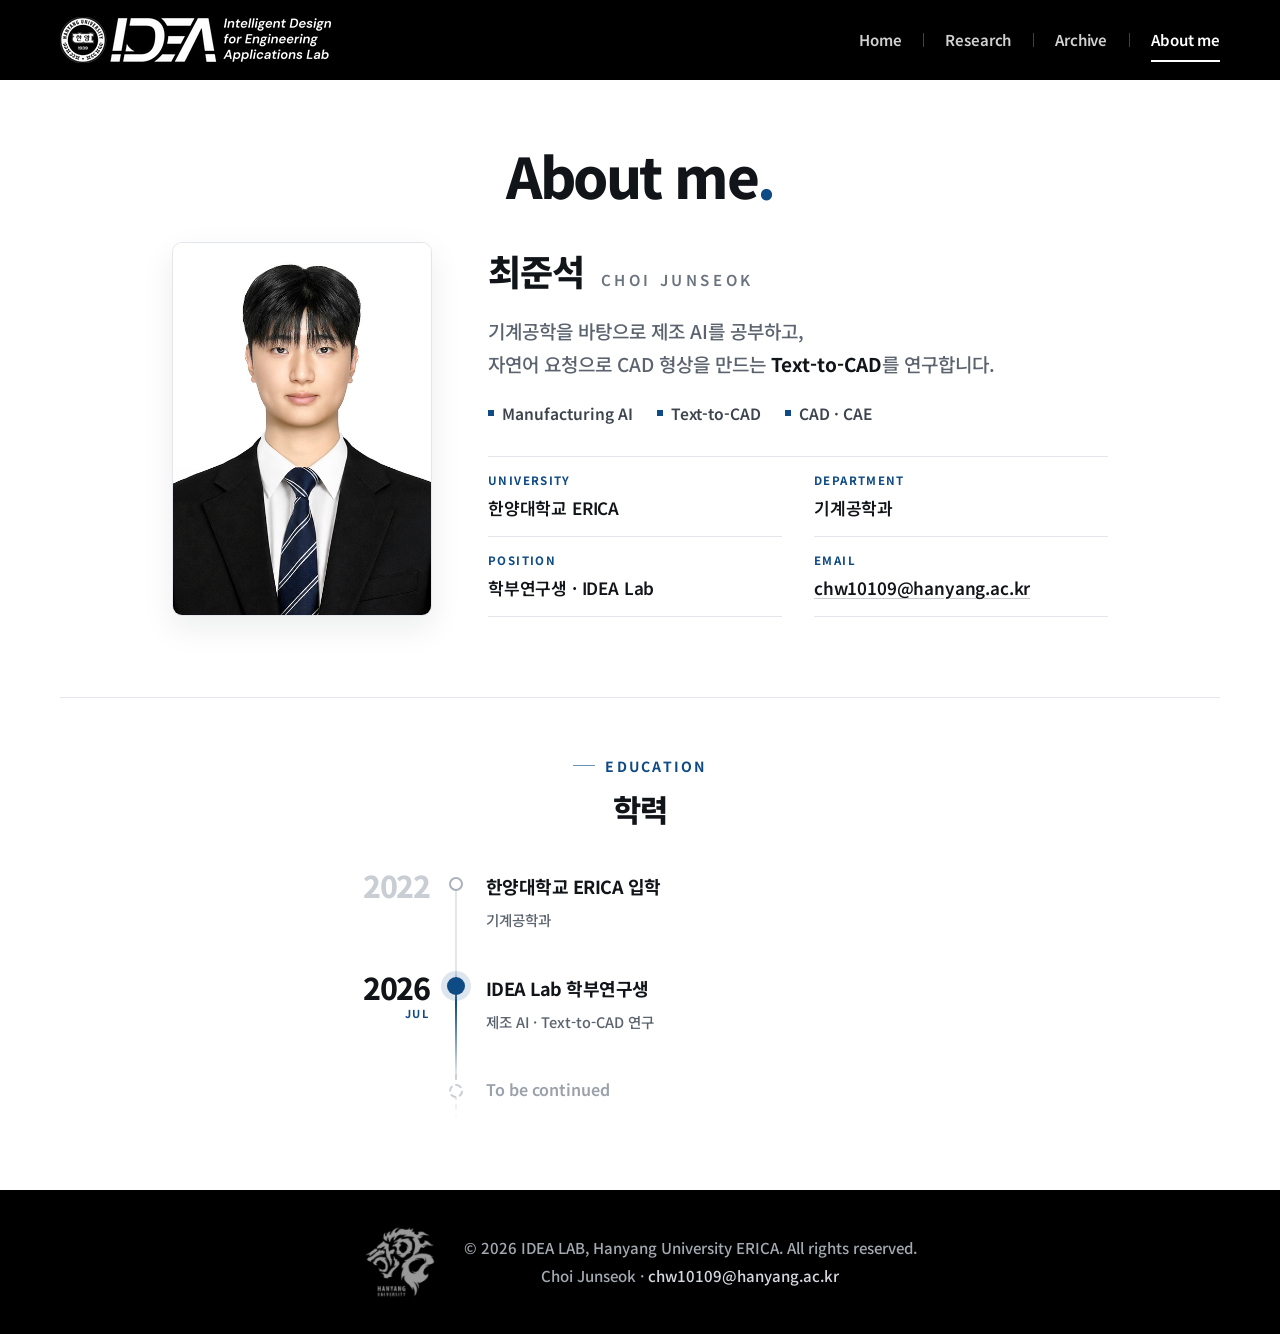
==== about/index.html @ ce956903 "Research flowchart pipeline, hero and alignment polish - Research: pipeline as a flowchart (request " ====
<!doctype html>
<html lang="ko">
<head>
  <meta charset="utf-8"><meta name="viewport" content="width=device-width, initial-scale=1">
  <title>About | 최준석</title>
  <meta name="description" content="한양대학교 ERICA 기계공학과 학부연구생 최준석 소개와 연구 연대기">
  <link rel="canonical" href="https://junseokchoi-hyu.github.io/about/">
  <meta property="og:type" content="website">
  <meta property="og:site_name" content="IDEA Lab · 최준석">
  <meta property="og:title" content="About | 최준석">
  <meta property="og:description" content="한양대학교 ERICA 기계공학과 학부연구생 · IDEA Lab">
  <meta property="og:url" content="https://junseokchoi-hyu.github.io/about/">
  <meta property="og:image" content="https://junseokchoi-hyu.github.io/assets/images/og-idealab.png">
  <meta property="og:image:width" content="1200">
  <meta property="og:image:height" content="630">
  <meta property="og:image:alt" content="IDEA Lab 로고">
  <meta name="twitter:card" content="summary_large_image">
  <meta name="twitter:image" content="https://junseokchoi-hyu.github.io/assets/images/og-idealab.png">
  <link rel="preconnect" href="https://fonts.googleapis.com"><link rel="preconnect" href="https://fonts.gstatic.com" crossorigin>
  <link href="https://fonts.googleapis.com/css2?family=Noto+Sans+KR:wght@400;500;600;700;800&display=swap" rel="stylesheet"><link rel="stylesheet" href="/styles.css?v=20261103p"><link rel="stylesheet" href="/multipage.css?v=20261103p">
  <link rel="stylesheet" href="/refine.css?v=20261103p">
  <link rel="stylesheet" href="/mono.css?v=20261103p">
  <link rel="stylesheet" href="/about.css?v=20261103p">
</head>
<body>
  <header class="site-header"><a class="lab-brand" href="/" aria-label="홈"><img src="/assets/images/idea-lab-logo-white@1x.png" srcset="/assets/images/idea-lab-logo-white@1x.png 1x, /assets/images/idea-lab-logo-white@1.25x.png 1.25x, /assets/images/idea-lab-logo-white@1.5x.png 1.5x, /assets/images/idea-lab-logo-white@1.75x.png 1.75x, /assets/images/idea-lab-logo-white@2x.png 2x, /assets/images/idea-lab-logo-white@3x.png 3x" alt="IDEA Lab"></a><nav aria-label="주요 메뉴"><a href="/">Home</a><a href="/research/">Research</a><a href="/archive/">Archive</a><a class="active" href="/about/">About me</a></nav></header>
  <main class="section-shell ab">
    <header class="ab-head reveal"><h1>About me<span>.</span></h1></header>

    <div class="ab-top">
      <img class="ab-photo reveal" src="/assets/images/choi-junseok-portrait-500.jpg" srcset="/assets/images/choi-junseok-portrait-250.jpg 250w, /assets/images/choi-junseok-portrait-500.jpg 500w, /assets/images/choi-junseok-portrait-750.jpg 750w" sizes="(max-width: 760px) 80vw, 260px" width="260" height="374" alt="최준석 프로필 사진">
      <div class="ab-body reveal delay-1">
        <p class="ab-name">최준석 <span>Choi Junseok</span></p>
        <p class="ab-lead">기계공학을 바탕으로 제조 AI를 공부하고,<br>자연어 요청으로 CAD 형상을 만드는 <strong>Text-to-CAD</strong>를 연구합니다.</p>
        <ul class="ab-keys" aria-label="관심 분야"><li>Manufacturing AI</li><li>Text-to-CAD</li><li>CAD · CAE</li></ul>
        <dl class="ab-facts">
          <div><dt>UNIVERSITY</dt><dd>한양대학교 ERICA</dd></div>
          <div><dt>DEPARTMENT</dt><dd>기계공학과</dd></div>
          <div><dt>POSITION</dt><dd>학부연구생 · IDEA Lab</dd></div>
          <div><dt>EMAIL</dt><dd><a href="mailto:chw10109@hanyang.ac.kr">chw10109@hanyang.ac.kr</a></dd></div>
        </dl>
      </div>
    </div>

    <section class="ab-timeline" aria-labelledby="tl-title">
      <header class="reveal"><p class="section-number">EDUCATION</p><h2 id="tl-title">학력</h2></header>
      <ol class="tl">
        <li class="reveal"><time><b>2022</b></time><i aria-hidden="true"></i><div><strong>한양대학교 ERICA 입학</strong><span>기계공학과</span></div></li>
        <li class="is-now reveal"><time><b>2026</b><small>JUL</small></time><i aria-hidden="true"></i><div><strong>IDEA Lab 학부연구생</strong><span>제조 AI · Text-to-CAD 연구</span></div></li>
        <li class="is-next reveal"><time></time><i aria-hidden="true"></i><div><strong>To be continued<em>…</em></strong></div></li>
      </ol>
    </section>
  </main>
  <footer id="contact" class="site-footer"><div class="section-shell footer-inner"><img class="footer-mark" src="/assets/images/hanyang-lion-white@1x.png" srcset="/assets/images/hanyang-lion-white@1x.png 1x, /assets/images/hanyang-lion-white@2x.png 2x" width="89" height="89" alt="한양대학교"><div class="footer-text"><p>© 2026 IDEA LAB, Hanyang University ERICA. All rights reserved.</p><p>Choi Junseok · <a href="mailto:chw10109@hanyang.ac.kr">chw10109@hanyang.ac.kr</a></p></div></div></footer>
  <script src="/app.js?v=20261103p"></script>
</body>
</html>
---- styles.css ----
:root{--ink:#0b2b4a;--blue:#15568a;--aqua:#1fb9c7;--paper:#fff;--mist:#f2f6f8;--line:#d7e1e8;--muted:#5d7183;--navy:#102e4b}*{box-sizing:border-box}html{scroll-behavior:smooth}body{margin:0;color:var(--ink);background:var(--paper);font-family:'Noto Sans KR',sans-serif;line-height:1.65}.site-header{height:86px;display:flex;align-items:center;justify-content:space-between;padding:0 clamp(24px,5vw,76px);border-bottom:1px solid var(--line);background:#fff;position:sticky;top:0;z-index:20}.lab-brand{display:flex;align-items:center;width:255px}.lab-brand img{width:100%;height:auto;display:block}.site-header nav{display:flex;gap:28px}.site-header nav a{font-size:14px;font-weight:700;color:var(--ink);text-decoration:none}.site-header nav a:hover,.text-link:hover,.file-link:hover{color:var(--blue)}.section-shell{width:min(1160px,calc(100% - 48px));margin:auto}.hero{min-height:630px;display:grid;grid-template-columns:1.2fr .8fr;align-items:center;gap:80px;padding:72px 0}.eyebrow,.section-number,.profile-info dt,.archive-heading p,.project-kicker,.site-footer>p{font:500 12px 'Noto Sans KR',sans-serif;letter-spacing:.11em;color:var(--blue);margin:0}.hero h1,.section-intro h2,.demo-hero h1{font-size:clamp(50px,7vw,92px);line-height:1.02;letter-spacing:-.075em;margin:16px 0 20px;font-weight:800}.hero h1 span{color:var(--aqua)}.hero-lead{font-size:clamp(18px,2vw,25px);line-height:1.65;margin:0;color:#355671}.hero-links{display:flex;align-items:center;gap:25px;margin-top:38px}.button{display:inline-flex;gap:22px;align-items:center;text-decoration:none;font-size:14px;font-weight:700;padding:13px 17px;position:relative;overflow:hidden;transition:transform .18s ease}.button-dark{color:#fff;background:var(--ink)}.button-light{color:var(--ink);background:#fff}.button.is-pressed{transform:scale(.94)}.button-ripple{position:absolute;border-radius:50%;transform:scale(0);opacity:.6;pointer-events:none;animation:button-ripple-anim .55s ease-out forwards}.button-dark .button-ripple{background:rgba(255,255,255,.5)}.button-light .button-ripple{background:rgba(11,43,74,.16)}@keyframes button-ripple-anim{to{transform:scale(1);opacity:0}}.text-link,.file-link{color:var(--ink);font-size:14px;font-weight:700;text-decoration:none}.profile-card{background:var(--mist);padding:18px}.portrait{display:block;width:100%;height:298px;object-fit:cover;object-position:50% 17%;filter:saturate(.88)}.profile-info{padding:18px 6px 6px}.profile-name{font:600 20px 'Noto Sans KR',sans-serif;margin:0 0 17px}.profile-info dl{margin:0;display:grid;grid-template-columns:1fr 1fr;gap:14px 22px}.profile-info dd{font-size:13px;margin:3px 0 0;color:#34536c;word-break:break-all}.profile-info a{color:inherit}.interests{padding:115px 0}.section-intro{max-width:650px}.section-intro h2{font-size:clamp(42px,5vw,64px);margin:11px 0 12px}.section-intro>p:last-child{font-size:17px;color:var(--muted);margin:0}.interest-grid{display:grid;grid-template-columns:repeat(3,1fr);gap:18px;margin-top:48px}.interest-card{border-top:3px solid var(--ink);padding:22px 0 8px}.interest-card span,.metric span{font:500 14px 'Noto Sans KR',sans-serif;color:var(--aqua)}.interest-card h3{font-size:22px;letter-spacing:-.04em;margin:35px 0 11px}.interest-card p{margin:0;color:var(--muted);font-size:15px}.research-band,.evaluation{background:var(--navy);color:#fff}.research-layout{display:grid;grid-template-columns:.82fr 1.18fr;gap:80px;padding:105px 0}.light h2,.light>p:last-child{color:#fff}.light .section-number{color:#72c8da}.feature-project{border-top:1px solid rgba(255,255,255,.45);padding-top:18px}.project-top{display:flex;justify-content:space-between;color:#9cb5ca}.project-top span{font:500 12px 'Noto Sans KR',sans-serif}.project-kicker{color:#76cbdb}.feature-project h3{font-size:clamp(28px,3.4vw,45px);line-height:1.25;letter-spacing:-.06em;margin:25px 0}.feature-project>p{color:#d3e1ec;max-width:560px;font-size:16px}.project-tags,.demo-meta{display:flex;flex-wrap:wrap;gap:8px;margin:30px 0}.project-tags span,.demo-meta span{border:1px solid rgba(255,255,255,.45);padding:4px 9px;font:500 11px 'Noto Sans KR',sans-serif;letter-spacing:.04em}.project-actions{display:flex;gap:25px;align-items:center;margin-top:34px}.project-actions .file-link{color:#fff}.archive{padding:115px 0}.archive-grid{display:grid;grid-template-columns:1fr 1fr;gap:42px;margin-top:48px}.archive-group{border-top:2px solid var(--ink)}.archive-heading{display:flex;align-items:baseline;gap:16px;padding:20px 0}.archive-heading h3{margin:0;font-size:25px;letter-spacing:-.05em}.resource-row{display:grid;grid-template-columns:64px 1fr auto;gap:13px;align-items:center;padding:18px 0;border-top:1px solid var(--line);color:var(--ink);text-decoration:none}.resource-row:hover strong{color:var(--blue)}.resource-type{font:500 11px 'Noto Sans KR',sans-serif;border:1px solid #a9bccb;padding:3px 6px;text-align:center;color:var(--blue)}.resource-row strong{display:block;font-size:15px}.resource-row small{display:block;color:var(--muted);font-size:13px;margin-top:2px}.resource-row>b{font-size:12px;white-space:nowrap}.archive-note{font-size:13px;color:var(--muted);margin:21px 0}.site-footer{border-top:1px solid var(--line);padding:32px 0 50px;display:grid;grid-template-columns:110px 1fr auto;align-items:center}.site-footer a{font:600 20px 'Noto Sans KR',sans-serif;color:var(--ink);text-decoration:none}.site-footer span{font-size:12px;color:var(--muted)}.demo-hero{padding:105px 0 90px}.demo-hero h1{font-size:clamp(50px,8vw,106px);margin:18px 0}.demo-hero h1 em{font-style:normal;color:var(--aqua);font-size:.52em;letter-spacing:-.06em}.demo-summary{max-width:680px;font-size:20px;color:var(--muted)}.demo-meta span{color:var(--ink);border-color:var(--line)}.pipeline{padding:100px 0}.pipeline-list{list-style:none;margin:50px 0 0;padding:0;border-top:1px solid var(--line)}.pipeline-list li{display:grid;grid-template-columns:110px 1fr;gap:22px;padding:23px 0;border-bottom:1px solid var(--line)}.pipeline-list b{font:500 16px 'Noto Sans KR',sans-serif;color:var(--aqua)}.pipeline-list strong,.pipeline-list span{display:block}.pipeline-list strong{font-size:20px}.pipeline-list span{color:var(--muted);font-size:15px;margin-top:2px}.evaluation{padding:100px 0}.metric-grid{display:grid;grid-template-columns:repeat(3,1fr);gap:20px;margin-top:45px}.metric{border:1px solid rgba(255,255,255,.4);padding:25px;min-height:210px}.metric h3{font-size:21px;margin:35px 0 10px}.metric p{font-size:14px;color:#d2e0ed;margin:0}.results{padding:105px 0}.result-grid{display:grid;grid-template-columns:repeat(3,1fr);gap:18px;margin-top:48px}.result-slot{border:1px solid var(--line);padding:16px}.slot-visual{height:170px;background:linear-gradient(135deg,#edf6f7,#d9e9f0);border:1px dashed #89aabd;display:flex;flex-direction:column;justify-content:center;align-items:center;text-align:center;color:#3c627b}.slot-visual.output{background:linear-gradient(135deg,#e8f6f5,#c7e9e7)}.slot-visual.compare{background:linear-gradient(135deg,#edf0f6,#dae3ef)}.slot-visual span{font:500 11px 'Noto Sans KR',sans-serif;letter-spacing:.1em}.slot-visual p{font-size:14px;margin:5px 0 0}.result-slot h3{font-size:18px;margin:20px 0 6px}.result-slot>p{font-size:14px;color:var(--muted);margin:0}.result-callout{margin-top:20px;background:var(--mist);padding:26px 30px;display:grid;grid-template-columns:75px 1fr auto;align-items:center;gap:20px}.result-callout span{font:500 11px 'Noto Sans KR',sans-serif;color:var(--blue)}.result-callout p{font-size:14px;color:var(--muted);margin:0}.result-callout a{font-size:13px;font-weight:700;color:var(--ink);white-space:nowrap}.reveal{opacity:0;transform:translateY(18px);transition:opacity .7s ease,transform .7s ease}.reveal.is-visible{opacity:1;transform:none}.delay-1{transition-delay:.12s}.delay-2{transition-delay:.24s}.delay-3{transition-delay:.36s}@media(max-width:760px){.site-header{height:70px;padding:0 20px}.lab-brand{width:190px}.site-header nav{display:none}.section-shell{width:min(100% - 40px,1160px)}.hero{grid-template-columns:1fr;gap:42px;padding:62px 0}.profile-card{max-width:420px}.interests,.archive,.results,.pipeline,.demo-hero{padding:75px 0}.interest-grid,.metric-grid,.result-grid,.archive-grid{grid-template-columns:1fr}.research-layout{grid-template-columns:1fr;gap:45px;padding:75px 0}.project-actions{align-items:flex-start;flex-direction:column;gap:18px}.profile-info dl{grid-template-columns:1fr}.site-footer{grid-template-columns:1fr;gap:10px}.site-footer a{font-size:16px}.result-callout{grid-template-columns:1fr;gap:10px}.pipeline-list li{grid-template-columns:55px 1fr}.hero-links{align-items:flex-start;flex-direction:column;gap:20px}}
---- multipage.css ----
.site-header nav a{position:relative}
.site-header nav a.active::after{content:"";position:absolute;left:0;right:0;bottom:-9px;height:2px;background:var(--aqua)}

.hero{grid-template-columns:.9fr 1.1fr;gap:58px}
.profile-card{display:grid;grid-template-columns:minmax(185px,42%) 1fr;align-items:stretch;padding:16px;min-width:0}
.profile-card .portrait{height:340px;object-fit:cover;object-position:50% 16%;filter:none}
.profile-info{display:flex;flex-direction:column;justify-content:center;padding:20px 12px 20px 26px}
.profile-info dl{grid-template-columns:1fr;gap:15px}
.profile-name{font-family:'Noto Sans KR',sans-serif;font-size:23px;font-weight:700;letter-spacing:-.035em;line-height:1.3;margin-bottom:22px}
.profile-info dt{font-family:'Noto Sans KR',sans-serif;font-size:10px;font-weight:700;letter-spacing:.1em;color:#527086}
.profile-info dd{font-family:'Noto Sans KR',sans-serif;font-size:14px;font-weight:500;letter-spacing:-.02em;line-height:1.5;color:#183e5b}
.profile-info a{font-family:inherit;text-decoration-thickness:1px;text-underline-offset:3px}

.archive-cards{display:grid;grid-template-columns:1fr 1fr;gap:24px;margin-top:48px}
.archive-card{display:grid;grid-template-columns:44% 1fr;min-height:230px;border:1px solid var(--line);color:var(--ink);text-decoration:none;background:#fff;overflow:hidden;transition:transform .25s ease,border-color .25s ease,box-shadow .25s ease}
.archive-card:hover{transform:translateY(-4px);border-color:#9db5c5;box-shadow:0 16px 40px rgba(11,43,74,.09)}
.archive-card>img{width:100%;height:100%;min-height:230px;object-fit:cover;background:#e9eff3}
.archive-card>div{display:flex;flex-direction:column;align-items:flex-start;justify-content:center;padding:25px}
.archive-card span{font:500 11px 'Noto Sans KR',sans-serif;letter-spacing:.08em;color:var(--blue)}
.archive-card h3{font-size:22px;line-height:1.35;letter-spacing:-.04em;margin:13px 0 8px}
.archive-card p{font-size:14px;color:var(--muted);margin:0 0 22px}
.archive-card b{margin-top:auto;font-size:12px}

.research-page-hero{padding:110px 0 85px;border-bottom:1px solid var(--line)}
.research-page-hero h1{font-size:clamp(54px,7vw,94px);line-height:1.04;letter-spacing:-.075em;margin:14px 0 24px}
.research-page-hero h1 span{color:var(--aqua)}
.research-page-hero>p:last-child{font-size:20px;color:var(--muted);margin:0}
.research-list{padding:40px 0 110px}
.research-entry{display:grid;grid-template-columns:135px 38% 1fr;gap:32px;padding:56px 0;border-bottom:1px solid var(--line)}
.research-entry-index span{display:block;font:500 25px 'Noto Sans KR',sans-serif;color:var(--aqua)}
.research-entry-index small{display:block;font:500 10px 'Noto Sans KR',sans-serif;color:var(--muted);margin-top:8px}
.research-entry-media img{display:block;width:100%;height:100%;min-height:340px;object-fit:cover;object-position:center;background:#eef2f4}
.research-entry-body h2{font-size:clamp(28px,3.5vw,44px);line-height:1.25;letter-spacing:-.055em;margin:14px 0 20px}
.research-entry-body>p:not(.project-kicker){font-size:15px;color:var(--muted)}
.research-entry-flow{display:flex;align-items:center;flex-wrap:wrap;gap:9px;margin:26px 0;color:var(--blue);font:500 11px 'Noto Sans KR',sans-serif}
.dark-tags span{color:var(--ink);border-color:#afc1cc}
.research-entry-body .project-actions{margin-top:28px}
.future-entry{grid-template-columns:135px 1fr;background:var(--mist);padding:42px 32px;margin-top:35px;border:0}
.future-entry .research-entry-body{max-width:650px}

.demo-result-image{max-width:900px;margin:36px auto 24px;border:1px solid var(--line);background:var(--mist)}
.demo-result-image img{display:block;width:100%;height:auto}
.demo-result-image figcaption{display:flex;gap:25px;align-items:center;padding:16px 20px}
.demo-result-image figcaption span{font:500 11px 'Noto Sans KR',sans-serif;color:var(--blue)}
.demo-result-image figcaption p{font-size:14px;color:var(--muted);margin:0}
.demo-video{max-width:900px;margin:0 auto;display:grid;grid-template-columns:.72fr 1.28fr;gap:30px;align-items:start;padding:30px;background:var(--navy);color:#fff}
.demo-video+.demo-video{margin-top:18px}
.demo-video-copy h3{font-size:25px;line-height:1.3;letter-spacing:-.05em;margin:10px 0}
.demo-video-copy>p:last-child{font-size:14px;color:#cfdeea}
.demo-video video{display:block;width:100%;background:#000;aspect-ratio:16/9}

@media(max-width:900px){
  .hero{grid-template-columns:1fr}
  .profile-card{max-width:none}
  .research-entry{grid-template-columns:90px 1fr}
  .research-entry-media{grid-column:2}
  .research-entry-body{grid-column:2}
}
@media(max-width:760px){
  .site-header nav{display:flex;gap:16px}.site-header nav a{font-size:12px}.site-header nav a:nth-last-child(1){display:none}
  .profile-card{grid-template-columns:1fr}.profile-card .portrait{height:390px}.profile-info{padding:24px 8px 12px}
  .archive-cards{grid-template-columns:1fr}.archive-card{grid-template-columns:1fr}.archive-card>img{height:220px;min-height:0}
  .research-page-hero{padding:75px 0 60px}.research-entry{grid-template-columns:1fr;gap:20px}.research-entry-index,.research-entry-media,.research-entry-body{grid-column:1}.research-entry-media img{min-height:230px}.future-entry{grid-template-columns:1fr;padding:30px 22px}
  .demo-video{grid-template-columns:1fr;padding:25px}.demo-result-image figcaption{align-items:flex-start}
}

/* 2026 portfolio information architecture */
body{background:#fff}
.site-header{height:78px;padding-inline:clamp(24px,5vw,72px);box-shadow:0 1px 0 rgba(11,43,74,.04)}
.lab-brand{width:238px}
.site-header nav{gap:34px}
.site-header nav a{font-size:13px;letter-spacing:.01em}
.site-header nav a.active::after{bottom:-11px}
.site-header nav{align-items:center}
.nav-dropdown-wrap{position:relative;display:flex;align-items:center;height:78px}
.nav-dropdown-trigger{position:relative;border:0;background:transparent;padding:0;color:var(--ink);font:700 13px 'Noto Sans KR',sans-serif;cursor:pointer;white-space:nowrap}
.nav-dropdown-trigger>span{display:inline-block;margin-left:4px;font-size:12px;transition:transform .2s ease}
.nav-dropdown-trigger.active::after{content:"";position:absolute;left:0;right:0;bottom:-11px;height:2px;background:var(--aqua)}
.nav-dropdown{position:absolute;top:64px;left:50%;z-index:30;width:220px;padding:8px;background:#fff;border:1px solid var(--line);box-shadow:0 16px 38px rgba(11,43,74,.14);opacity:0;visibility:hidden;transform:translate(-50%,-6px);transition:opacity .18s ease,transform .18s ease,visibility .18s ease}
.nav-dropdown a{display:block;padding:11px 13px;font-size:13px;font-weight:600;border:0;color:var(--ink)}
.nav-dropdown a::after{display:none!important}
.nav-dropdown a:hover,.nav-dropdown a.current{background:#eef4f7;color:var(--blue)}
.nav-dropdown a.nav-subitem{padding-left:28px;color:#46657b}
.nav-dropdown a.nav-subitem::before{content:"↳";margin-right:7px;color:var(--aqua)}
.nav-dropdown-wrap:hover .nav-dropdown,.nav-dropdown-wrap:focus-within .nav-dropdown,.nav-dropdown-wrap.is-open .nav-dropdown{opacity:1;visibility:visible;transform:translate(-50%,0)}
.nav-dropdown-wrap:hover .nav-dropdown-trigger>span,.nav-dropdown-wrap.is-open .nav-dropdown-trigger>span{transform:rotate(180deg)}

.hero{min-height:610px;padding-block:78px;grid-template-columns:.85fr 1.15fr;gap:72px}
.hero-copy{max-width:580px}
.hero h1{font-size:clamp(58px,6.5vw,88px)}
.profile-card{background:linear-gradient(135deg,#f9fcfd 0%,#edf6f8 100%);border:1px solid #c7dce5;padding:14px}
.profile-card .portrait{height:360px}

.page-index{border-top:1px solid var(--line);border-bottom:1px solid var(--line);background:#fff}
.page-index-inner{display:grid;grid-template-columns:repeat(3,1fr)}
.page-index a{display:grid;grid-template-columns:38px 1fr;grid-template-rows:auto auto;padding:24px 28px;color:var(--ink);text-decoration:none;border-left:1px solid var(--line);transition:background .2s ease}
.page-index a:last-child{border-right:1px solid var(--line)}
.page-index a:hover{background:#f3f7f9}
.page-index span{grid-row:1/3;font:500 12px 'Noto Sans KR',sans-serif;color:var(--aqua);padding-top:2px}
.page-index strong{font-size:15px}
.page-index small{font:400 10px 'Noto Sans KR',sans-serif;color:var(--muted);margin-top:2px}

.section-block{padding:112px 0;border-bottom:1px solid var(--line)}
.section-soft{background:#f3f6f8;border-top:0}
.section-layout{display:grid;grid-template-columns:300px minmax(0,1fr);gap:78px;align-items:start}
.section-layout .section-intro h2{font-size:clamp(42px,4.5vw,58px);margin-top:12px}
.section-layout .section-intro>p:last-of-type{font-size:16px;line-height:1.75}
.section-soft .interest-grid{margin-top:0;gap:14px}
.section-soft .interest-card{background:#fff;border:1px solid var(--line);border-top:3px solid var(--ink);padding:24px 22px 28px;min-height:255px}
.section-soft .interest-card h3{font-size:21px;margin-top:42px}

.research-band{border-top:0;border-bottom:1px solid #26445f}
.research-layout{grid-template-columns:300px minmax(0,1fr);gap:78px;padding-block:112px}
.feature-project{padding:22px 0 4px}
.feature-project h3{margin-top:32px}
.feature-project h3.project-title{font-size:clamp(38px,4.4vw,58px);line-height:1.05;letter-spacing:-.055em;margin-bottom:28px}
.feature-project h3.project-title span{display:block;margin-top:18px;color:#76cbdb;font:500 clamp(13px,1.4vw,17px) 'Noto Sans KR',sans-serif;letter-spacing:.04em}

.archive-preview{background:#fff}
.archive-preview .section-intro .button{margin-top:30px}
.archive-preview-list{border-top:2px solid var(--ink)}
.preview-row{display:grid;grid-template-columns:94px 1fr 34px;align-items:center;gap:20px;min-height:112px;border-bottom:1px solid var(--line);color:var(--ink);text-decoration:none;transition:padding .2s ease,background .2s ease}
.preview-row:hover{padding-inline:14px;background:#f5f8fa}
.preview-row>span{font:500 10px 'Noto Sans KR',sans-serif;letter-spacing:.08em;color:var(--blue)}
.preview-row strong{display:block;font-size:18px;letter-spacing:-.025em}
.preview-row small{display:block;font-size:13px;color:var(--muted);margin-top:4px}
.preview-row>b{font:500 13px 'Noto Sans KR',sans-serif;color:#8ba3b4}
.archive-category-grid{display:grid;grid-template-columns:1fr 1fr;gap:18px}
.archive-category-card{display:block;overflow:hidden;border:1px solid var(--line);background:#fff;color:var(--ink);text-decoration:none;transition:transform .25s ease,box-shadow .25s ease,border-color .25s ease}
.archive-category-card:hover{transform:translateY(-5px);border-color:#9db5c5;box-shadow:0 16px 38px rgba(11,43,74,.1)}
.archive-category-card figure{position:relative;height:180px;margin:0;overflow:hidden;background:#e9eff3}
.archive-category-card figure img{display:block;width:100%;height:100%;object-fit:cover;object-position:center}
.archive-category-card figure span{position:absolute;right:12px;bottom:12px;padding:5px 8px;background:rgba(11,43,74,.9);color:#fff;font:500 10px 'Noto Sans KR',sans-serif;letter-spacing:.08em}
.archive-category-card>div{padding:22px 24px 24px}
.archive-category-card p{margin:0;color:var(--blue);font:500 10px 'Noto Sans KR',sans-serif;letter-spacing:.1em}
.archive-category-card h3{margin:10px 0 4px;font-size:26px;letter-spacing:-.04em}
.archive-category-card small{display:block;color:var(--muted);font-size:13px}
.archive-category-card b{display:block;margin-top:24px;font-size:12px}

.site-footer{background:#0d2944;color:#fff;border:0;padding:0}
.footer-inner{min-height:126px;display:grid;grid-template-columns:100px minmax(280px,1fr) max-content;gap:26px;align-items:center}
.site-footer .footer-inner>p{color:#7dcbd7}
.site-footer .footer-inner>a{color:#fff;font-family:'Noto Sans KR',sans-serif;font-size:16px;font-weight:600;letter-spacing:0;line-height:1.4}
.site-footer .footer-inner>span{color:#a9bdcc;text-align:right;white-space:nowrap}

.research-page-hero{padding:0;background:#f3f6f8;border-bottom:1px solid var(--line)}
.research-hero-inner{padding-block:108px 88px}
.research-page-hero h1{margin-bottom:20px}
.research-list{padding-top:28px}
.research-entry{padding-block:68px}
.future-entry{margin-top:18px;border-left:4px solid #a7bcc9}

.archive-page-hero{background:#102e4b;color:#fff;border-bottom:1px solid #294761}
.archive-hero-inner{min-height:330px;display:grid;grid-template-columns:1fr;align-items:center;padding-block:76px}
.archive-page-hero .eyebrow{color:#73cad8}
.archive-page-hero h1{font-size:clamp(54px,7vw,90px);line-height:1.05;letter-spacing:-.075em;margin:14px 0 22px}
.archive-page-hero h1 span{color:var(--aqua)}
.archive-page-hero p:last-child{font-size:18px;color:#d3e1ec;margin:0}
.archive-section{padding-block:92px}
.archive-study-section{background:#f3f6f8;border-top:1px solid var(--line);padding-block:92px}
.archive-section-header{display:flex;align-items:end;justify-content:space-between;border-bottom:2px solid var(--ink);padding-bottom:20px;margin-bottom:34px}
.archive-section-header>div{display:flex;align-items:baseline;gap:22px}
.archive-section-header span{font:500 13px 'Noto Sans KR',sans-serif;color:var(--aqua)}
.archive-section-header h2{font-size:38px;line-height:1;margin:0;letter-spacing:-.05em}
.archive-section-header p{font-size:14px;color:var(--muted);margin:0}
.archive-page-grid{display:grid;gap:22px}
.research-archive-grid{grid-template-columns:repeat(2,minmax(0,1fr))}
.study-archive-grid{grid-template-columns:repeat(3,1fr)}
.archive-page-grid .archive-card{grid-template-columns:1fr;min-height:0;background:#fff}
.archive-page-grid .archive-card>img{height:210px;min-height:0;border-bottom:1px solid var(--line)}
.archive-page-grid .archive-card>img.study-thumb{object-fit:contain;object-position:center;background:#e9eff3;padding:10px}
.archive-page-grid .archive-card>img.note-thumb{background:#f4f6f7;padding:8px}
.archive-page-grid .archive-card>img.cad-thumb{object-fit:cover;object-position:68% 54%;background:#eef2f4}
.archive-page-grid .archive-card>img.document-result-thumb{object-fit:contain;object-position:center;background:#f4f8fa}
.archive-page-grid .archive-card>div{min-height:225px;justify-content:flex-start}
.archive-page-grid .archive-card-featured{grid-template-columns:48% 1fr}
.archive-page-grid .archive-card-featured>img{height:100%;min-height:315px;border-bottom:0;border-right:1px solid var(--line)}
.archive-page-grid .archive-card-featured>div{justify-content:center}

.demo-hero{padding:0;background:#f3f6f8;border-bottom:1px solid var(--line)}
.demo-hero-inner{padding-block:104px 88px}
.demo-hero h1{max-width:980px;margin:18px 0 24px}
.demo-hero h1 em{display:block;margin-top:28px;font-size:clamp(34px,.52em,55px);line-height:1.22;letter-spacing:-.055em}
.pipeline{border-bottom:1px solid var(--line)}
.evaluation{border-top:0;border-bottom:1px solid #294761}
.project-documents{padding:78px 0;background:var(--navy);color:#fff;border-bottom:1px solid #294761}
.project-document-grid{max-width:1100px;display:grid;grid-template-columns:repeat(3,1fr);gap:18px;margin-top:34px}
.project-document-card{display:grid;grid-template-rows:180px 1fr;overflow:hidden;background:#fff;color:var(--ink);text-decoration:none;border:1px solid rgba(255,255,255,.18);transition:transform .25s ease,box-shadow .25s ease}
.project-document-card:hover{transform:translateY(-5px);box-shadow:0 18px 42px rgba(0,0,0,.2)}
.project-document-card>img{display:block;width:100%;height:100%;object-fit:cover;object-position:center;background:#e8eef2}
.project-document-card>img.document-page{object-position:center 18%}
.project-document-card>img.document-result-page{object-fit:contain;object-position:center;background:#f4f8fa}
.project-document-card>div{display:flex;flex-direction:column;align-items:flex-start;min-height:190px;padding:20px 22px}
.project-document-card span{font:500 11px 'Noto Sans KR',sans-serif;letter-spacing:.08em;color:var(--blue)}
.project-document-card h3{font-size:20px;line-height:1.35;letter-spacing:-.04em;margin:10px 0 7px}
.project-document-card p{font-size:14px;color:var(--muted);margin:0 0 22px}
.project-document-card b{margin-top:auto;font-size:12px}
.results{border-top:0;padding-block:78px}
.demo-hero-inner{padding-block:74px 62px}
.demo-hero h1{font-size:clamp(48px,6vw,78px);margin:14px 0 20px}
.demo-hero h1 em{margin-top:20px;font-size:clamp(28px,.5em,42px)}
.demo-summary{max-width:720px;font-size:17px}
.demo-meta{margin:22px 0 0}
.pipeline{padding-block:78px}
.pipeline .section-intro h2,.project-documents .section-intro h2,.results .section-intro h2{font-size:clamp(34px,4vw,48px)}
.pipeline-list{margin-top:34px}
.pipeline-list li{padding:18px 0}
.pipeline-list strong{font-size:18px}

@media(max-width:900px){
  .section-layout,.research-layout{grid-template-columns:1fr;gap:44px}
  .section-soft .interest-grid{grid-template-columns:repeat(3,1fr)}
  .archive-hero-inner{grid-template-columns:1fr 180px}
  .research-archive-grid,.study-archive-grid{grid-template-columns:1fr 1fr}
  .project-document-grid{grid-template-columns:1fr 1fr}
  .footer-inner{grid-template-columns:1fr;align-content:center;gap:6px;padding-block:30px}.site-footer .footer-inner>span{text-align:left}
}

@media(max-width:760px){
  .site-header{height:68px;padding-inline:18px}.lab-brand{width:155px}.site-header nav{gap:13px}.site-header nav a{font-size:11px}.nav-dropdown-wrap{height:68px}.nav-dropdown-trigger{font-size:11px}.nav-dropdown{top:57px;left:auto;right:-52px;transform:translateY(-6px)}.nav-dropdown a{display:block!important;font-size:12px}.nav-dropdown-wrap:hover .nav-dropdown,.nav-dropdown-wrap:focus-within .nav-dropdown,.nav-dropdown-wrap.is-open .nav-dropdown{transform:translateY(0)}
  .hero{padding-block:55px;min-height:0;gap:38px}.profile-card .portrait{height:400px}
  .page-index-inner{grid-template-columns:1fr}.page-index a,.page-index a:last-child{border:0;border-bottom:1px solid var(--line);padding:18px 4px}
  .section-block{padding-block:76px}.section-soft .interest-grid{grid-template-columns:1fr}.section-soft .interest-card{min-height:205px}
  .research-layout{padding-block:76px}.preview-row{grid-template-columns:72px 1fr 28px;min-height:98px;gap:12px}
  .footer-inner{min-height:150px;grid-template-columns:1fr;align-content:center;gap:5px}.site-footer .footer-inner>a{font-size:16px}
  .research-hero-inner{padding-block:76px 64px}
  .archive-hero-inner{grid-template-columns:1fr;align-items:start;padding-block:72px}.archive-page-hero h1{font-size:52px}
  .archive-section,.archive-study-section{padding-block:70px}.archive-section-header{display:block}.archive-section-header p{margin-top:12px}.research-archive-grid,.study-archive-grid{grid-template-columns:1fr}.archive-page-grid .archive-card-featured{grid-template-columns:1fr}.archive-page-grid .archive-card-featured>img{height:230px;min-height:0;border-right:0;border-bottom:1px solid var(--line)}
  .project-documents{padding-block:66px}.project-document-grid{grid-template-columns:1fr}.project-document-card{grid-template-rows:190px 1fr}
  .archive-category-grid{grid-template-columns:1fr}.archive-category-card figure{height:210px}
  .demo-hero{padding:0}.demo-hero-inner{padding-block:72px 64px}.demo-hero h1 em{margin-top:20px;font-size:34px}
}

/* 홈 데모 영상: 연구 섹션 안에서 section-shell 전체 폭으로 크게 노출한다. */
.research-band-demo .research-layout{padding-bottom:62px}
.home-demo{padding-bottom:105px}
.home-demo-head{display:flex;align-items:flex-end;justify-content:space-between;gap:16px 40px;flex-wrap:wrap;margin-bottom:26px;padding-bottom:18px;border-bottom:1px solid rgba(255,255,255,.28)}
.home-demo-head .section-number{color:#76cbdb}
.home-demo-head h3{margin:10px 0 0;font-size:clamp(26px,3vw,38px);letter-spacing:-.05em;line-height:1.2}
.home-demo-lead{margin:0;max-width:46ch;font-size:15px;color:#cfdeea}
.home-demo-frame{margin:0;border:1px solid rgba(255,255,255,.24);background:#000;line-height:0}
.home-demo-frame video{display:block;width:100%;height:auto;aspect-ratio:16/9;background:#000}

@media(max-width:760px){
  .research-band-demo .research-layout{padding-bottom:42px}
  .home-demo{padding-bottom:76px}
  .home-demo-head{display:block}
  .home-demo-lead{margin-top:12px}
}

/* 클릭 효과: 버튼 외의 카드·메뉴 링크에도 리플과 눌림 반응을 준다. */
.page-index a,.archive-category-card,.archive-card{position:relative;overflow:hidden}
.site-header nav a{overflow:hidden;padding:12px 3px 11px}
.site-header nav a.active::after{bottom:2px}
.button-ripple{background:rgba(11,43,74,.16)}
.archive-category-card .button-ripple,.archive-card .button-ripple{background:rgba(11,43,74,.12)}

.page-index a,.site-header nav a{transition:background .2s ease,transform .18s ease}
.page-index a.is-pressed,.site-header nav a.is-pressed{transform:scale(.97)}
.archive-category-card.is-pressed{transform:translateY(-5px) scale(.985)}
.archive-card.is-pressed{transform:translateY(-4px) scale(.985)}

@media(prefers-reduced-motion:reduce){
  .button-ripple{display:none}
  .is-pressed{transform:none!important}
}

/* Hero background: Text2CAD aircraft build animation (hero-cad.js) */
.hero-stage{position:relative;isolation:isolate;overflow:hidden;background:linear-gradient(180deg,#fbfdfe 0%,#f1f6f9 100%)}
.hero-cad-canvas{position:absolute;inset:0;width:100%;height:100%;z-index:-2;display:block;opacity:0;transition:opacity 1.2s ease}
.hero-stage.is-ready .hero-cad-canvas{opacity:1}
.hero-stage::after{content:"";position:absolute;inset:0;z-index:-1;pointer-events:none;background:linear-gradient(90deg,rgba(252,253,254,.8) 0%,rgba(252,253,254,.5) 22%,rgba(252,253,254,.12) 34%,rgba(252,253,254,0) 44%,rgba(252,253,254,0) 100%),linear-gradient(180deg,rgba(252,253,254,0) 70%,rgba(252,253,254,.75) 100%)}
.hero-stage .hero{padding-bottom:36px}
.hero-stage .profile-card{background:linear-gradient(135deg,rgba(249,252,253,.9) 0%,rgba(237,246,248,.86) 100%);box-shadow:0 18px 50px rgba(11,43,74,.08)}
.cad-console{display:flex;align-items:center;justify-content:space-between;gap:24px;padding:0 0 34px;font-family:'Noto Sans KR',sans-serif;font-size:12px;color:#5d7183}
.cad-prompt{display:flex;align-items:center;gap:12px;margin:0;min-width:0}
.cad-prompt span{flex:none;padding:4px 8px;border:1px solid #c7dce5;background:rgba(255,255,255,.7);color:#15568a;letter-spacing:.08em;font-size:10px}
.cad-prompt code{font:inherit;font-family:'Noto Sans KR',sans-serif;color:#0b2b4a;white-space:nowrap;overflow:hidden;text-overflow:ellipsis;min-height:1.4em}
.cad-prompt code.is-typing::after{content:"";display:inline-block;width:7px;height:1.05em;margin-left:3px;vertical-align:-2px;background:#1fb9c7;animation:cadCaret .8s steps(1) infinite}
@keyframes cadCaret{50%{opacity:0}}
.cad-steps{display:flex;gap:6px;margin:0;padding:0;list-style:none;counter-reset:cad}
.cad-steps li{counter-increment:cad;display:flex;align-items:center;gap:6px;padding:5px 10px;border:1px solid transparent;color:#8a9bab;transition:color .4s,border-color .4s,background .4s;white-space:nowrap}
.cad-steps li::before{content:"0" counter(cad);font-size:10px;color:inherit;opacity:.7}
.cad-steps li.is-done{color:#355671}
.cad-steps li.is-active{color:#15568a;border-color:#9fd8de;background:rgba(255,255,255,.75)}
@media (max-width:980px){
  .cad-steps{display:none}
  .hero-stage .hero{grid-template-columns:1fr}
  .hero-stage::after{background:linear-gradient(180deg,rgba(255,255,255,.62) 0%,rgba(255,255,255,.5) 55%,rgba(255,255,255,.8) 100%)}
}
@media (prefers-reduced-motion:reduce){.hero-cad-canvas{transition:none}.cad-prompt code.is-typing::after{animation:none}}

/* Theme: research notebook — 연구실 로고의 남색·청록을 유지하고, 모눈·도면 질감으로 "연구하는 사람" 인상을 준다. */
:root{--ink:#0b2b4a;--blue:#15568a;--aqua:#1fb9c7;--navy:#0c2640;--paper:#fbfcfd;--mist:#f2f6f9;--line:#d6e1ea;--muted:#56697b;--grid:rgba(21,86,138,.055);--grid-dark:rgba(118,203,219,.075)}
::selection{background:rgba(31,185,199,.25)}
body{background:var(--paper)}

/* 밝은 섹션: 연구 노트 모눈 */
.section-soft,.archive-study-section,.research-page-hero,.demo-hero{background-color:var(--mist);background-image:linear-gradient(var(--grid) 1px,transparent 1px),linear-gradient(90deg,var(--grid) 1px,transparent 1px);background-size:28px 28px}
.archive-preview{background:var(--paper)}

/* 어두운 섹션: 청사진(blueprint) */
.research-band,.evaluation,.project-documents,.archive-page-hero,.demo-video{background-color:var(--navy);background-image:radial-gradient(ellipse 60% 70% at 85% 0%,rgba(31,185,199,.16),transparent 70%),linear-gradient(var(--grid-dark) 1px,transparent 1px),linear-gradient(90deg,var(--grid-dark) 1px,transparent 1px);background-size:auto,32px 32px,32px 32px}
.site-footer{background:#081c30;border-top:1px solid rgba(118,203,219,.18)}

/* 섹션 라벨: 도면 주석처럼 앞에 짧은 선 */
.section-number,.eyebrow{display:inline-flex;align-items:center;gap:10px}
.section-number::before,.eyebrow::before{content:"";width:22px;height:1px;background:currentColor;opacity:.6}
.section-intro.light .section-number{color:#76cbdb}

/* 카드: 위쪽 강조선을 청록→남색 그라데이션으로, 호버 시 살짝 떠오름 */
.section-soft .interest-card{border-top:0;position:relative;box-shadow:0 1px 0 rgba(11,43,74,.04);transition:transform .25s ease,box-shadow .25s ease}
.section-soft .interest-card::before{content:"";position:absolute;left:-1px;right:-1px;top:-1px;height:3px;background:linear-gradient(90deg,var(--aqua),var(--blue))}
.section-soft .interest-card:hover{transform:translateY(-4px);box-shadow:0 16px 36px rgba(11,43,74,.1)}
.archive-card:hover,.archive-category-card:hover{border-color:#9fd8de;box-shadow:0 18px 40px rgba(11,43,74,.1)}
.archive-section-header{border-bottom:0;background:linear-gradient(90deg,var(--ink),var(--blue) 55%,rgba(31,185,199,.6)) bottom/100% 2px no-repeat}

/* 태그·버튼 */
.project-tags span,.demo-meta span{border-color:#c5e7ea;background:#e3f4f5;color:#16707a}
.research-band .project-tags span,.project-documents .project-tags span,.demo-video .project-tags span{border-color:rgba(159,224,230,.45);background:rgba(31,185,199,.1);color:#d9f3f6}
.button-dark{background:linear-gradient(135deg,var(--ink),var(--blue))}
.hero-stage{background:linear-gradient(180deg,#fbfdfe 0%,#eef4f8 100%)}

/* 프로필 카드: 정보 칸을 내용 폭에 맞춰 오른쪽 빈 공간을 없애고, 카드를 오른쪽 끝에 붙여 기체가 보일 자리를 만든다. */
@media (min-width:981px){
  .hero-stage .profile-card{justify-self:end;grid-template-columns:250px auto}
  .hero-stage .profile-info{padding:20px 30px 20px 28px}
}

/* 홈 섹션 바로가기 글씨 크기 */
.page-index a{grid-template-columns:48px 1fr;padding:28px 32px}
.page-index span{font-size:15px;padding-top:3px}
.page-index strong{font-size:19px;letter-spacing:-.03em}
.page-index small{font-size:12.5px;margin-top:4px}

/* Theme A: 청록 + 코랄 — 로고의 청록을 주색으로, 코랄을 강조색으로, 밝은 면은 따뜻한 미색 */
:root{--ink:#0b2b4a;--blue:#17788a;--aqua:#1fb9c7;--coral:#e8735a;--navy:#0f3a4a;--paper:#fffdf9;--mist:#f8f3ea;--line:#e7dfd2;--muted:#5d6a72;--grid:rgba(23,120,138,.06);--grid-dark:rgba(159,224,230,.07)}
body,.site-header,.page-index,.archive-preview{background-color:var(--paper)}
.site-header{border-bottom-color:var(--line)}
.page-index a:hover,.row-main:hover{background:#f6efe4}
.hero h1 span,.archive-page-hero h1 span{color:var(--coral)}
.hero-stage{background:linear-gradient(180deg,#fffdf9 0%,#f6f0e6 100%)}
.hero-stage .profile-card{background:linear-gradient(135deg,rgba(255,253,249,.92) 0%,rgba(244,238,228,.88) 100%);border-color:var(--line)}
.research-band,.evaluation,.project-documents,.archive-page-hero,.demo-video{background-color:var(--navy);background-image:radial-gradient(ellipse 60% 70% at 85% 0%,rgba(232,115,90,.14),transparent 70%),linear-gradient(var(--grid-dark) 1px,transparent 1px),linear-gradient(90deg,var(--grid-dark) 1px,transparent 1px);background-size:auto,32px 32px,32px 32px}
.site-footer{background:#0b2c38}
.section-intro.light .section-number,.archive-page-hero .eyebrow,.archive-stats dt{color:#8fd6dc}
.section-soft .interest-card::before{background:linear-gradient(90deg,var(--aqua),var(--blue) 70%,var(--coral))}
.archive-section-header{background-image:linear-gradient(90deg,var(--ink),var(--blue) 55%,var(--coral))}
.button-dark,.item-actions button{background:linear-gradient(135deg,var(--navy),var(--blue))}
.log-meta em{background:var(--coral)}
.log-featured{border-color:#f0b7a8;box-shadow:0 0 0 1px rgba(232,115,90,.2),0 18px 40px rgba(232,115,90,.08)}
.archive-latest{border-color:rgba(232,115,90,.55);background:rgba(232,115,90,.12)}
.archive-latest b{color:var(--coral)}
.row-step{color:var(--blue)}
.tag-list li{background:#e3f4f5;border-color:#c5e7ea;color:#16707a}
.chip[aria-pressed="true"]{background:var(--blue);color:#fff}
.chip[aria-pressed="true"]::before{opacity:.8}
.segmented button[aria-selected="true"]{background:var(--navy)}
.archive-toolbar{background:rgba(255,253,249,.94)}
.cad-steps li.is-active{border-color:#f0b7a8;color:#c4553d}
.cad-prompt code.is-typing::after{background:var(--coral)}
.site-header nav a.active::after,.nav-dropdown-trigger.active::after{background:var(--coral)}
::selection{background:rgba(232,115,90,.22)}

/* 한국어 줄바꿈: 단어 중간에서 끊지 않고, 마지막 줄에 한 글자만 남지 않게 한다. */
body{word-break:keep-all;overflow-wrap:break-word}
p,li,dd,figcaption,small{text-wrap:pretty}
h1,h2,h3,.section-intro p,.hero-lead,.home-demo-lead{text-wrap:balance}
.profile-info dd{word-break:keep-all}
.profile-info dd a{overflow-wrap:anywhere}

/* Theme A′: 청록 + 코랄 강조는 유지, 바탕은 쿨톤 중성색 (미색 바탕에서 피부가 누렇게 보이는 문제) */
:root{--paper:#fbfcfd;--mist:#eff5f6;--line:#dae5e9;--muted:#56686f;--grid:rgba(23,120,138,.055)}
.hero-stage{background:linear-gradient(180deg,#fcfdfe 0%,#edf4f6 100%)}
.hero-stage .profile-card{background:#fff;border-color:var(--line)}
.page-index a:hover,.row-main:hover{background:#eef5f6}
.archive-toolbar{background:rgba(251,252,253,.94)}

/* Theme: 검정 + 남색 (IDEA Lab 사이트 톤) — 검정 헤더·푸터·어두운 섹션, 흰 바탕, 남색 강조, 둥근 카드 */
:root{--ink:#111827;--blue:#0e4a84;--aqua:#1fb9c7;--navy:#0b0b0d;--paper:#fff;--mist:#f5f6f8;--line:#e5e7eb;--muted:#5b6472;--grid:rgba(14,74,132,.04);--grid-dark:rgba(255,255,255,.04)}
body,.page-index,.archive-preview{background-color:#fff}
::selection{background:rgba(14,74,132,.16)}
.site-header{background:#000;border-bottom:0;box-shadow:none}
.site-header nav a,.nav-dropdown-trigger{color:#fff}
.site-header nav a:hover{color:#8db8e6}
/* 검정 헤더: 연구실 공식 흰색 로고(IDEA Lab 사이트와 동일 파일) */
.site-header .lab-brand{width:auto}
.site-header .lab-brand img{display:block;height:46px;width:auto}
.site-header{height:80px}
@media (max-width:760px){.site-header{height:68px}.site-header .lab-brand img{height:30px}}
.site-header nav a.active::after,.nav-dropdown-trigger.active::after{background:var(--aqua)}
.hero h1 span,.archive-page-hero h1 span{color:var(--aqua)}
.hero-stage{background:linear-gradient(180deg,#ffffff 0%,#eef0f3 100%)}
.hero-stage .profile-card{background:#fff;border:1px solid var(--line);border-radius:16px;box-shadow:0 14px 40px rgba(17,24,39,.08)}
.hero-stage .profile-card .portrait{border-radius:10px}
.cad-steps li.is-active{border-color:#c7d6ea;color:var(--blue);border-radius:999px}
.cad-prompt code.is-typing::after{background:var(--blue)}
.cad-prompt span{border-radius:999px;color:var(--blue);border-color:#c7d6ea}
.page-index a:hover,.row-main:hover{background:#f3f4f6}
.page-index span{color:var(--blue)}
.section-soft,.archive-study-section,.research-page-hero,.demo-hero{background-color:var(--mist);background-image:none}
.research-band,.evaluation,.project-documents,.archive-page-hero,.demo-video{background-color:var(--navy);background-image:radial-gradient(ellipse 55% 75% at 88% 0%,rgba(14,74,132,.45),transparent 70%),linear-gradient(var(--grid-dark) 1px,transparent 1px),linear-gradient(90deg,var(--grid-dark) 1px,transparent 1px);background-size:auto,32px 32px,32px 32px}
.site-footer{background:#000;border-top:0}
.section-intro.light .section-number,.archive-page-hero .eyebrow,.archive-stats dt{color:#8db8e6}
.section-soft .interest-card{border-radius:16px;overflow:hidden;box-shadow:0 8px 24px rgba(17,24,39,.05)}
.section-soft .interest-card::before{background:var(--blue)}
.archive-section-header{background-image:linear-gradient(90deg,var(--ink),var(--blue) 50%,var(--line))}
.button,.item-actions button,.archive-empty button,.sort-toggle{border-radius:999px}
.button-dark,.item-actions button{background:var(--blue)}
.button-dark:hover,.item-actions button:hover{background:#0b3c6b}
.log-meta em{background:var(--blue);border-radius:999px;padding:2px 9px}
.archive-latest{border-color:rgba(255,255,255,.22);background:rgba(255,255,255,.06);border-radius:999px;padding-inline:18px}
.archive-latest b{color:#8db8e6}
.archive-stats dl{border-color:rgba(255,255,255,.16);border-radius:16px;overflow:hidden}
.archive-stats dl>div{border-left-color:rgba(255,255,255,.12)}
.log-featured,.archive-card,.archive-category-card,.study-item,.project-document-card,.demo-result-image,.pdf-viewer{border-radius:16px;overflow:hidden}
.log-featured{border-color:var(--line);box-shadow:0 12px 32px rgba(17,24,39,.07)}
.archive-card:hover,.archive-category-card:hover,.study-item:hover{border-color:#c7d6ea;box-shadow:0 16px 36px rgba(17,24,39,.09)}
.row-step{color:var(--blue)}
.tag-list li,.project-tags span,.demo-meta span{background:#eef3f9;border-color:#d6e2f0;color:var(--blue);border-radius:999px}
.research-band .project-tags span,.project-documents .project-tags span,.demo-video .project-tags span{background:transparent;border-color:rgba(255,255,255,.3);color:#e5e7eb}
.segmented{border-radius:999px;overflow:hidden}
.segmented button[aria-selected="true"]{background:var(--ink)}
.chip{border-radius:999px}
.chip[aria-pressed="true"]{background:var(--blue);color:#fff}
.archive-search{border-radius:999px}
.archive-toolbar{background:rgba(255,255,255,.95)}

/* 색 리듬: 검정 헤더 → 밝은 첫 화면 → 흰색 → 옅은 회색 → 깊은 남색 연구 섹션 → 옅은 회색 → 검정 푸터 */
:root{--navy:#10294a;--grid-dark:rgba(255,255,255,.05)}
.research-band,.evaluation,.project-documents,.archive-page-hero,.demo-video{background-color:var(--navy);background-image:radial-gradient(ellipse 55% 75% at 88% 0%,rgba(80,140,220,.22),transparent 70%),linear-gradient(var(--grid-dark) 1px,transparent 1px),linear-gradient(90deg,var(--grid-dark) 1px,transparent 1px);background-size:auto,32px 32px,32px 32px}
.archive-preview{background:var(--mist)}
.archive-preview .archive-category-card{background:#fff;border-radius:16px;box-shadow:0 10px 28px rgba(17,24,39,.06)}
.archive-preview .archive-category-card figure{background:#eef0f3}
.archive-preview .archive-category-card figure span{background:var(--blue);border-radius:999px;padding:5px 10px}

/* 헤더 메뉴 글씨 크기 */
.site-header nav{gap:40px}
.site-header nav a{font-size:16px;font-weight:600;letter-spacing:0}
@media (max-width:760px){.site-header nav{gap:16px}.site-header nav a{font-size:13.5px}}

/* 헤더 메뉴: 로고·IDEA Lab 사이트와 같은 DM Sans */
.site-header nav{gap:6px}
.site-header nav a{font-family:'DM Sans','Noto Sans KR',sans-serif;font-size:15px;font-weight:500;letter-spacing:0;color:rgba(255,255,255,.82);padding:12px 18px}
.site-header nav a:hover{color:#fff}
.site-header nav a.active{color:#fff}
.site-header nav a.active::after{left:18px;right:18px}
@media (max-width:760px){.site-header nav{gap:0}.site-header nav a{font-size:14px;padding:10px 9px}.site-header nav a.active::after{left:9px;right:9px}}

/* 태그: 글자 가운데 정렬, 굵게 */
.project-tags span,.demo-meta span,.tag-list li{display:inline-flex;align-items:center;justify-content:center;line-height:1;padding:7px 14px;font-family:'Noto Sans KR',sans-serif;font-size:13px;font-weight:600;letter-spacing:0}

/* 전체 글자 선명도: 본문 굵기와 대비를 한 단계 올림 */
body{font-weight:500;color:var(--ink);text-rendering:optimizeLegibility}
:root{--muted:#4b5563}
p,li,small,figcaption,dd,span{font-synthesis:none}
/* 프로필 사진: 표시 크기(250×360)에 맞춘 이미지를 그대로 그린다 */
.hero-stage .profile-card .portrait{width:250px;height:360px;object-fit:cover;transform:translateZ(0)}
@media (max-width:980px){.hero-stage .profile-card .portrait{width:100%;height:auto;aspect-ratio:250/360}}

/* 버튼: 누르는 느낌 (떠오름 → 눌림) */
.button,.item-actions button,.ax-actions button,.archive-empty button,.sort-toggle,.segmented button,.rx-phase-steps a{transition:transform .15s ease,box-shadow .2s ease,background-color .2s ease,color .2s ease;will-change:transform}
.button{display:inline-flex;align-items:center;gap:12px;padding:13px 24px;border-radius:999px;font-weight:700;box-shadow:0 6px 16px rgba(14,74,132,.22)}
.button:hover{transform:translateY(-2px);box-shadow:0 12px 26px rgba(14,74,132,.28)}
.button:active,.item-actions button:active,.ax-actions button:active,.archive-empty button:active,.sort-toggle:active,.segmented button:active,.rx-phase-steps a:active{transform:translateY(1px) scale(.97);box-shadow:0 2px 6px rgba(14,74,132,.2)}
.button-light{box-shadow:0 8px 22px rgba(0,0,0,.25)}
.button-light:hover{background:#eef4fb;box-shadow:0 14px 30px rgba(0,0,0,.32)}
.button-ghost{background:transparent;color:#fff;border:1.5px solid rgba(255,255,255,.55);box-shadow:none}
.button-ghost:hover{background:rgba(255,255,255,.12);border-color:#fff;box-shadow:none}
.button b{transition:transform .2s}
.button:hover b{transform:translate(2px,-2px)}
.ax-actions button:hover,.item-actions button:hover{transform:translateY(-1px);box-shadow:0 8px 18px rgba(14,74,132,.25)}
---- refine.css ----
/* 마무리 정리: 사이트 전체를 차분하고 무게감 있는 톤으로 맞춘다. 모든 페이지에서 가장 마지막에 불러온다.
   원칙 — 강조색은 남색 하나, 청록은 이름 뒤 점 같은 작은 표시에만. 모서리는 6~10px. 알약 배지·튀는 색·과한 확대 효과는 쓰지 않는다. */

/* 1. 모서리 */
.hero-stage .profile-card,.rx-hero-figure,.hx-feature-media,.hx-updates-list a,.hx-study-grid a,.ax-card,.rx-phase,.rx-track,
.rx-pipe,.f-agents,.f-agents li,.f-node,.log-featured,.archive-category-card,.study-item,.rx-video,.pdf-viewer,
.section-soft .interest-card,.rx-flow li{border-radius:10px}
.hero-stage .profile-card .portrait,.hx-study-grid figure{border-radius:6px}
.f-rag,.f-loop{border-radius:8px}

/* 2. 라벨: 알약 → 각진 작은 라벨, 차분한 색 */
.ax-badge,.hx-updates-list figure span,.rx-phase figure em,.ax-thumb em,.hx-updates-list figure em,.log-meta em,.rx-video em,
.f-llm,.f-rag b,.f-tools span,.rx-phase-steps a,.cad-prompt span,.cad-steps li,.archive-category-card figure span,.ax-phase>header em,
.hx-window-bar em,.rx-pipe li.uses-rag .rx-art::after{border-radius:4px}
.tag-list li,.project-tags span,.demo-meta span{border-radius:4px;padding:6px 11px;font-size:12.5px;font-weight:600}
.ax-thumb em,.hx-updates-list figure em,.log-meta em,.rx-phase figure em,.ax-phase>header em{background:var(--ink);color:#fff;letter-spacing:.08em;font-size:10.5px}
.ax-badge,.hx-updates-list figure span{background:rgba(17,24,39,.78);font-size:10.5px;letter-spacing:.1em}
.rx-video em{background:rgba(255,255,255,.14);color:#e5e7eb}
.f-llm{background:var(--ink);font-size:12px;letter-spacing:.02em}
.f-rag{background:#f3f6fa;border-color:var(--line);color:#374151}
.f-rag b{background:var(--blue)}
.f-loop{background:#fff;border:1px dashed #b9c6d6;color:#4b5563}
.f-loop b{background:#e5e9ef;color:var(--ink)}
.f-agents li.is-rag{border-color:var(--line)}
.f-agents li.is-rag::before{border-left-color:#9fb3cc}
.f-agents li b{background:var(--ink)}

/* 3. 버튼: 알약 → 각진 버튼, 그림자 줄이고 움직임은 1px만 */
.button,.item-actions button,.ax-actions button,.archive-empty button,.sort-toggle,.rx-demo-cta{border-radius:6px}
.button{padding:13px 22px;box-shadow:none;letter-spacing:-.01em}
.button:hover{transform:translateY(-1px);box-shadow:0 6px 16px rgba(17,24,39,.18)}
.button:active,.item-actions button:active,.ax-actions button:active{transform:translateY(0) scale(.99);box-shadow:none}
.button:hover b{transform:none}
.button-light{box-shadow:none}
.button-light:hover{background:#e8eef6;box-shadow:0 6px 16px rgba(0,0,0,.2)}
.segmented,.archive-search{border-radius:6px}
.rx-video-swap span{border-radius:6px;font-size:13px;padding:9px 16px}

/* 4. 움직임: 이미지 확대·튕김·반짝임 제거, 카드는 테두리 변화 위주 */
.ax-card:hover .ax-thumb img,.hx-updates-list a:hover figure img,.log-thumb:hover img,.study-thumb:hover img{transform:none}
.ax-card:hover,.hx-updates-list a:hover,.hx-study-grid a:hover,.rx-phase:hover,.archive-card:hover,.archive-category-card:hover,.section-soft .interest-card:hover{transform:translateY(-2px)}
.rx-dot:hover{transform:none}
.rx-dot.is-latest{box-shadow:0 0 0 4px rgba(14,74,132,.15)}

/* 5. 강조색 정리: 청록 채움 → 남색/잉크 */
.hx-updates-list li.is-latest a,.ax-card.is-latest{border:1px solid var(--ink);box-shadow:0 10px 28px rgba(17,24,39,.08)}
.hx-updates-list li:first-child .hx-step b{color:var(--blue)}
.rx-phase-steps a{background:#f1f4f8;color:var(--ink)}
.rx-phase-steps a.is-latest{background:var(--ink);color:#fff}
.rx-phase.is-current{border-color:#c7d6ea}
.rx-journey{--p1:#9aa8b8;--p2:#4f6f95;--p3:#0e4a84}
.chip[aria-pressed="true"]{background:var(--ink)}
.cad-steps li.is-active{border-color:transparent;background:none;color:var(--ink);box-shadow:inset 0 -2px 0 var(--ink)}
.cad-prompt span{background:none;border-color:#cbd5e1;color:var(--muted)}
.cad-prompt code.is-typing::after{background:var(--ink)}

/* 6. 앱 창 장식(신호등 점) 제거 → 얇은 제목 줄 */
.hx-window-bar i{display:none}
.hx-window-bar span{margin-left:0;letter-spacing:.02em}
.hx-window-bar em{background:none;border:1px solid rgba(255,255,255,.25);color:#c9d4e2}
.hx-feature-media::before{opacity:.5}

/* 7. 글자: 제목은 단단하게, 라벨은 작고 차분하게 */
h1,h2,h3{font-weight:800;letter-spacing:-.035em}
.section-number,.eyebrow{font-size:12px;letter-spacing:.14em;font-weight:600}
.rx-head h2,.hx-updates-head h2,.section-intro h2,.archive-section-header h2{letter-spacing:-.04em}

/* 8. 넓은 화면: 헤더 로고·메뉴를 본문 폭(1160px)에 맞춤, 첫 화면 높이 줄임 */
.site-header{padding-inline:max(20px,calc((100% - 1160px) / 2))}
.hero-stage .hero{min-height:0;padding-top:56px;padding-bottom:20px}
.cad-console{padding-bottom:26px}

/* 9. Research 페이지 크기 한 단계 줄임 */
.rx-hero-grid{padding-block:56px 52px;gap:36px}
.rx-hero h1{font-size:clamp(44px,4.6vw,64px);margin:12px 0 16px}
.rx-lead{font-size:17px;margin-bottom:24px}
.rx-facts{margin-bottom:28px;row-gap:14px}
.rx-facts b{font-size:15px}
.rx-hero-visual{width:min(100%,540px);padding-top:8px}
.rx-section,.rx-demo{padding-block:72px}
.rx-head{margin-bottom:28px}
.rx-head h2{font-size:clamp(26px,2.6vw,34px)}
.rx-head-note{font-size:15.5px}
.f-node strong{font-size:18px}
.f-node>span,.f-agents li span{font-size:13.5px}
.f-agents li strong{font-size:17px}
.f-agents li{padding:16px 14px 14px}
.f-rag,.f-loop{font-size:13.5px}
.rx-video strong{font-size:17px}
.rx-video span{font-size:14px}
.rx-phase h3{font-size:18px}
.rx-phase-summary{font-size:14px}
.rx-phase-tag b{font-size:14px}

/* 10. 파이프라인 그림 아이콘 (두 톤) */
.f-ic{display:grid;place-items:center;width:56px;height:56px;margin-bottom:6px;border-radius:12px;background:#eef3f9}
.f-ic svg{width:34px;height:34px}
.f-ic .t{fill:#dbe6f3;stroke:#0e4a84;stroke-width:2.2;stroke-linejoin:round}
.f-ic .w{fill:#fff;stroke:#0e4a84;stroke-width:2.2}
.f-ic .l{fill:none;stroke:#0e4a84;stroke-width:2.4;stroke-linecap:round;stroke-linejoin:round}
.f-output .f-ic{background:rgba(255,255,255,.1)}
.f-output .f-ic .t{fill:rgba(255,255,255,.15);stroke:#fff}
.f-output .f-ic .l{stroke:#fff}
.f-input .f-ic{background:#f3f6fa}
.f-agents li .f-ic{margin-bottom:2px}
.f-agents li b{position:absolute;top:14px;right:14px;width:24px;height:24px;font-size:12px}
.f-node small{font-size:12px;letter-spacing:.1em}
.f-ic-sm{width:34px;height:34px;margin:0;border-radius:8px;background:#e5e9ef}
.f-ic-sm svg{width:22px;height:22px}
.f-rag b{white-space:nowrap}
.f-node{justify-content:flex-start;padding-top:28px}
.f-node.f-output strong{color:#fff}

/* 11. 아카이브 카드: 한 줄 4장, 버튼 줄 없이 카드 전체가 미리보기 */
.ax-grid{grid-template-columns:repeat(4,minmax(0,1fr));gap:16px}
.ax-card{position:relative}
.ax-body{display:flex;flex-direction:column;align-items:flex-start;gap:4px;width:100%;padding:14px 16px 16px;border:0;background:none;text-align:left;font:inherit;color:inherit;cursor:pointer}
.ax-body strong{font-size:15px;line-height:1.4;letter-spacing:-.02em;color:var(--ink)}
.ax-body span{font-size:13px;line-height:1.5;color:var(--muted)}
.ax-pdf{position:absolute;right:10px;top:10px;padding:3px 8px;border-radius:4px;background:rgba(255,255,255,.92);color:var(--ink);font-size:11px;font-weight:700;text-decoration:none;opacity:0;transition:opacity .2s}
.ax-card:hover .ax-pdf,.ax-pdf:focus-visible{opacity:1}
.ax-thumb em{right:auto;left:auto;top:auto;bottom:10px;left:12px}
.ax-phase{margin-bottom:36px}
@media (max-width:1100px){.ax-grid{grid-template-columns:repeat(3,minmax(0,1fr))}}
@media (max-width:760px){.ax-grid{grid-template-columns:repeat(2,minmax(0,1fr))}.ax-pdf{opacity:1}}

/* 12. 첫 화면 진행 단계 표시: 둥근 테두리 없이 글자 + 밑줄만 */
.cad-steps li,.cad-steps li.is-active{border:0;border-radius:0;background:none;box-shadow:none;padding:5px 8px}
.cad-steps li.is-active{color:var(--ink);box-shadow:inset 0 -2px 0 var(--ink)}
.ax-body strong,.hx-card-body strong{display:block;width:100%;white-space:nowrap;overflow:hidden;text-overflow:ellipsis}
.ax-body span{display:block;width:100%;white-space:nowrap;overflow:hidden;text-overflow:ellipsis}

/* 13. 아카이브 상단: 왼쪽 제목·숫자, 오른쪽 최신 자료 3장 겹침 */
.archive-hero-grid{grid-template-columns:minmax(0,1fr) minmax(0,1fr);align-items:center}
.ax-hero-stats{justify-items:start;margin-top:30px}
.ax-hero-stats dl>div:first-child{padding-left:0}
.ax-hero-stack{position:relative;height:300px}
.ax-hero-stack figure{position:absolute;margin:0;width:62%;aspect-ratio:16/9;border-radius:8px;overflow:hidden;background:#fff;border:1px solid rgba(255,255,255,.18);box-shadow:0 22px 50px rgba(0,0,0,.4)}
.ax-hero-stack img{display:block;width:100%;height:100%;object-fit:cover}
.ax-hero-stack figcaption{position:absolute;left:10px;top:10px;padding:3px 8px;border-radius:4px;background:rgba(17,24,39,.8);color:#fff;font-size:10.5px;font-weight:700;letter-spacing:.1em}
.ax-hero-stack .s0{right:0;top:12%;z-index:3;transform:rotate(2deg)}
.ax-hero-stack .s1{right:22%;top:0;z-index:2;transform:rotate(-3deg);opacity:.92}
.ax-hero-stack .s2{right:40%;top:30%;z-index:1;transform:rotate(-7deg);opacity:.85}
@media (max-width:980px){.archive-hero-grid{grid-template-columns:1fr}.ax-hero-stack{height:220px}}
@media (max-width:560px){.ax-hero-stack{display:none}}

/* 14. Research 상단: 설계도 선을 배경에 은은하게, 글은 왼쪽에 차분하게 + 페이지 전체 크기 축소 */
.rx-hero{position:relative;background-color:var(--navy);background-image:linear-gradient(90deg,var(--navy) 0%,rgba(16,41,74,.92) 38%,rgba(16,41,74,.35) 70%,rgba(16,41,74,.55) 100%),url(assets/images/text2cad-blueprint.png);background-repeat:no-repeat;background-position:center,right -40px center;background-size:auto,auto 118%}
.rx-hero-inner{padding-block:64px 60px}
.rx-hero h1{font-size:clamp(40px,4vw,54px);margin:10px 0 14px}
.rx-lead{max-width:520px;font-size:16px;line-height:1.75;color:#d3dce8;margin:0 0 26px}
.rx-meta{display:flex;flex-wrap:wrap;gap:0;list-style:none;margin:0 0 28px;padding:14px 0;max-width:640px;border-top:1px solid rgba(255,255,255,.14);border-bottom:1px solid rgba(255,255,255,.14)}
.rx-meta li{display:flex;flex-direction:column;gap:3px;padding:0 20px;border-left:1px solid rgba(255,255,255,.14);font-size:14px;font-weight:600;color:#fff;white-space:nowrap}
.rx-meta li:first-child{padding-left:0;border-left:0}
.rx-meta small{font-size:10.5px;font-weight:700;letter-spacing:.12em;color:#8db8e6}
.rx-hero .button{padding:11px 18px;font-size:14px}
/* 페이지 전체 한 단계 축소 */
.rx-section,.rx-demo{padding-block:60px}
.rx-head h2{font-size:clamp(24px,2.3vw,30px)}
.rx-head-note{font-size:14.5px}
.f-ic{width:46px;height:46px}.f-ic svg{width:28px;height:28px}
.f-agents li strong{font-size:16px}.f-node strong{font-size:17px}
.f-agents li span,.f-node>span{font-size:13px}
.rx-video strong{font-size:16px}.rx-video span{font-size:13.5px}
.rx-track{padding:22px 22px 18px}
.rx-dot{width:34px;height:34px;font-size:12px}
.rx-phase h3{font-size:17px}.rx-phase-summary{font-size:13.5px}
@media (max-width:760px){.rx-hero{background-position:center,center bottom;background-size:auto,140% auto}.rx-meta li{padding:6px 14px 6px 0;border-left:0}}

/* 15. 파이프라인: 상자 없이 아이콘 6개를 흐름선으로 연결 */
.rx-steps{position:relative;padding-top:30px}
.st-group{display:grid;grid-template-columns:repeat(6,minmax(0,1fr));margin-bottom:16px}
.st-group span{grid-column:2/6;position:relative;display:flex;justify-content:center;margin:0 calc(50%/4);padding-top:10px;border-top:1.5px solid #c7d3e1;font-size:12px;font-weight:700;letter-spacing:.04em;color:var(--blue)}
.st-group span::before,.st-group span::after{content:"";position:absolute;top:-1.5px;width:1.5px;height:10px;background:#c7d3e1}
.st-group span::before{left:0}.st-group span::after{right:0}
.rx-steps ol{position:relative;display:grid;grid-template-columns:repeat(6,minmax(0,1fr));list-style:none;margin:0;padding:0}
.rx-steps ol::before{content:"";position:absolute;top:34px;left:calc(100%/12);right:calc(100%/12);height:2px;background:linear-gradient(90deg,#c7d3e1,#0e4a84 50%,#10294a)}
.rx-steps li{position:relative;display:flex;flex-direction:column;align-items:center;text-align:center;gap:4px;padding:0 10px}
.st-ic{position:relative;z-index:1;display:grid;place-items:center;width:68px;height:68px;margin-bottom:12px;border-radius:50%;background:#fff;border:2px solid #c7d3e1;box-shadow:0 0 0 8px #fff}
.st-ic svg{width:32px;height:32px}
.st-ic .t{fill:#e3ecf6;stroke:#0e4a84;stroke-width:2.2;stroke-linejoin:round}
.st-ic .w{fill:#fff;stroke:#0e4a84;stroke-width:2.2}
.st-ic .l{fill:none;stroke:#0e4a84;stroke-width:2.4;stroke-linecap:round;stroke-linejoin:round}
.rx-steps li:not(.is-start):not(.is-end) .st-ic{border-color:var(--blue)}
.rx-steps li.is-start .st-ic{border-style:dashed}
.rx-steps li.is-end .st-ic{background:var(--navy);border-color:var(--navy)}
.rx-steps li.is-end .st-ic .t{fill:rgba(255,255,255,.15);stroke:#fff}
.rx-steps li.is-end .st-ic .l{stroke:#fff}
.rx-steps li.uses-rag .st-ic::after{content:"참고";position:absolute;right:-10px;top:-4px;padding:2px 6px;border-radius:4px;background:var(--ink);color:#fff;font-size:10px;font-weight:700}
.rx-steps small{font-size:11px;font-weight:700;letter-spacing:.12em;color:#7a8aa0}
.rx-steps strong{font-size:16.5px;letter-spacing:-.03em;color:var(--ink)}
.rx-steps li>span{font-size:13px;line-height:1.55;color:var(--muted);max-width:150px}
.rx-steps em{margin-top:6px;padding:3px 9px;border-radius:4px;background:#f1f4f8;color:var(--blue);font-style:normal;font-size:12px;font-weight:700}
.st-notes{display:grid;grid-template-columns:1fr 1fr;gap:12px;margin-top:34px;padding-top:22px;border-top:1px solid var(--line)}
.st-notes p{display:flex;align-items:center;gap:12px;margin:0;font-size:13.5px;line-height:1.6;color:#4b5563}
.st-notes b{flex:none;display:grid;place-items:center;min-width:34px;height:28px;padding:0 8px;border-radius:4px;font-size:11px}
.st-rag{background:var(--ink);color:#fff}
.st-loop{background:#eef2f6}
.st-loop svg{width:18px;height:18px}.st-loop .l{fill:none;stroke:var(--ink);stroke-width:3;stroke-linecap:round;stroke-linejoin:round}
@media (max-width:980px){
  .st-group{display:none}
  .rx-steps ol{grid-template-columns:repeat(3,minmax(0,1fr));row-gap:30px}
  .rx-steps ol::before{display:none}
  .st-notes{grid-template-columns:1fr}
}
@media (max-width:560px){.rx-steps ol{grid-template-columns:repeat(2,minmax(0,1fr))}}

/* 16. 글꼴 통일: 사이트 전체 Noto Sans KR */
body,button,input,select,textarea,.site-header nav a,.nav-dropdown-trigger,code,.art-code code{font-family:'Noto Sans KR',sans-serif}
.site-header nav a{font-weight:600;letter-spacing:-.01em}

/* 17. Research 상단 설계도: 본문 폭 안 오른쪽에 온전히, 은은하게 */
.rx-hero{background-image:linear-gradient(90deg,var(--navy) 0%,rgba(16,41,74,.9) 40%,rgba(16,41,74,.55) 100%),url(assets/images/text2cad-blueprint.png);background-position:center,right max(20px,calc((100% - 1160px) / 2)) center;background-size:auto,min(54vw,680px) auto}
@media (max-width:980px){.rx-hero{background-image:linear-gradient(180deg,rgba(16,41,74,.9),rgba(16,41,74,.75)),url(assets/images/text2cad-blueprint.png);background-position:center,center 85%;background-size:auto,90% auto}}

/* 18. 아카이브 상단 겹친 자료: 비스듬히 놓인 한 벌의 카드처럼 */
.ax-hero-stack{height:320px;perspective:1600px}
.ax-hero-stack figure{width:56%;border-radius:10px;border:1px solid rgba(255,255,255,.22);box-shadow:0 30px 60px rgba(3,10,25,.55),0 2px 0 rgba(255,255,255,.06) inset;opacity:1;transform-origin:center;transition:transform .5s cubic-bezier(.2,.7,.2,1),filter .3s}
.ax-hero-stack .s2{right:34%;top:2%;z-index:1;transform:rotateY(-18deg) rotateX(8deg) rotateZ(-2deg);filter:brightness(.72) saturate(.85);opacity:1}
.ax-hero-stack .s1{right:17%;top:17%;z-index:2;transform:rotateY(-18deg) rotateX(8deg) rotateZ(-2deg);filter:brightness(.86);opacity:1}
.ax-hero-stack .s0{right:0;top:32%;z-index:3;transform:rotateY(-18deg) rotateX(8deg) rotateZ(-2deg)}
.ax-hero-stack:hover .s2{transform:rotateY(-18deg) rotateX(8deg) rotateZ(-2deg) translate(-14px,-10px)}
.ax-hero-stack:hover .s0{transform:rotateY(-18deg) rotateX(8deg) rotateZ(-2deg) translate(14px,10px)}
.ax-hero-stack figcaption{left:12px;top:12px;font-size:10px}
.ax-hero-stack::before{content:"";position:absolute;inset:20% 0 -10% 10%;background:radial-gradient(ellipse at center,rgba(80,140,220,.35),transparent 65%);filter:blur(10px);z-index:0}
@media (prefers-reduced-motion:reduce){.ax-hero-stack figure{transition:none}}

/* 19. 스터디 썸네일: 슬라이드 비율(16:9) 그대로, 잘림 없이 */
.hx-study-grid figure,.ax-study-grid .ax-thumb{aspect-ratio:16/9;background:#0b0d10}
.hx-study-grid img,.ax-study-grid .ax-thumb img{object-fit:cover;object-position:center}
.hx-study-grid figure.is-note,.ax-study-grid .ax-thumb.is-note{background:#fff}
.hx-study-grid figure.is-note img,.ax-study-grid .ax-thumb.is-note img{object-fit:cover;object-position:top}

/* 20. 겹친 카드: 기울임(3D·회전) 없이 반듯하게 → 선명하게. 뒤 카드는 필터 대신 덮개로 어둡게 */
.ax-hero-stack{perspective:none}
.ax-hero-stack figure,.ax-hero-stack .s0,.ax-hero-stack .s1,.ax-hero-stack .s2,
.ax-hero-stack:hover .s0,.ax-hero-stack:hover .s2{transform:none;filter:none}
.ax-hero-stack figure{width:58%}
.ax-hero-stack .s2{right:30%;top:0}
.ax-hero-stack .s1{right:15%;top:16%}
.ax-hero-stack .s0{right:0;top:32%}
.ax-hero-stack .s1::after,.ax-hero-stack .s2::after{content:"";position:absolute;inset:0;background:rgba(16,41,74,.28);pointer-events:none}
.ax-hero-stack .s2::after{background:rgba(16,41,74,.42)}
.ax-hero-stack figure{transition:translate .4s cubic-bezier(.2,.7,.2,1)}
.ax-hero-stack:hover .s2{translate:-10px -8px}
.ax-hero-stack:hover .s0{translate:10px 8px}

/* 21. 프로필 카드: 남색 바탕 (흰 증명사진이 또렷하게) */
.hero-stage .profile-card{background:var(--navy);border:1px solid var(--navy);box-shadow:0 18px 44px rgba(16,41,74,.28)}
.hero-stage .profile-card .profile-name{color:#fff}
.hero-stage .profile-card .profile-info dt{color:#8db8e6}
.hero-stage .profile-card .profile-info dd{color:#e5ebf3}
.hero-stage .profile-card .profile-info a{color:#fff;text-decoration-color:rgba(255,255,255,.45)}
.hero-stage .profile-card .profile-info a:hover{text-decoration-color:#fff}

/* 22. 구간 나눔 없애기: 페이지 바탕 하나로 잇고, 남색 띠는 본문 폭 안의 둥근 패널로 */
:root{--page:#f4f5f7}
body{background:var(--page)}
/* 밝은 섹션: 자체 바탕·경계선 제거 → 바탕이 이어짐 */
.hx-focus,.hx-updates,.section-soft,.archive-section,.archive-study-section,.archive-preview,.page-index,.rx-section,#study-materials{background:transparent!important;background-image:none!important;border:0!important}
.archive-toolbar{background:rgba(244,245,247,.94);border-bottom:1px solid var(--line)}
/* 첫 화면(홈): 바탕색에 녹아들게 */
.hero-stage{background:var(--page)}
.hero-stage::after{background:linear-gradient(90deg,rgba(244,245,247,.85) 0%,rgba(244,245,247,.5) 22%,rgba(244,245,247,.1) 36%,rgba(244,245,247,0) 46%),linear-gradient(180deg,rgba(244,245,247,0) 70%,var(--page) 100%)!important}
/* 남색 띠 → 패널: 바깥 섹션은 투명, 안쪽 본문 폭 상자에 남색 */
.hx-feature,.rx-demo,.rx-hero,.archive-page-hero{background:transparent!important;background-image:none!important;border:0!important;padding-block:20px!important}
.hx-feature>.section-shell,.rx-demo>.section-shell,.rx-hero>.section-shell,.archive-page-hero>.section-shell{position:relative;border-radius:18px;background-color:var(--navy);background-image:radial-gradient(ellipse 55% 80% at 88% 0%,rgba(80,140,220,.24),transparent 70%);padding:56px clamp(24px,4vw,56px);overflow:hidden;box-shadow:0 20px 50px rgba(16,41,74,.16)}
.hx-feature>.section-shell{padding-block:60px}
/* Research 상단 설계도 배경은 패널 안으로 */
.rx-hero>.section-shell{background-image:linear-gradient(90deg,var(--navy) 0%,rgba(16,41,74,.9) 42%,rgba(16,41,74,.55) 100%),url(assets/images/text2cad-blueprint.png);background-repeat:no-repeat;background-position:center,right 24px center;background-size:auto,min(48vw,620px) auto}
.archive-page-hero .archive-hero-inner{padding-block:52px}
/* 첫 패널은 헤더와 약간 띄움, 섹션 간 여백 정리 */
main>section:first-child.rx-hero,main>section:first-child.archive-page-hero{padding-top:28px!important}
.hx-updates{padding-block:64px}
.rx-section{padding-block:56px}
@media (max-width:760px){
  .hx-feature>.section-shell,.rx-demo>.section-shell,.rx-hero>.section-shell,.archive-page-hero>.section-shell{border-radius:14px;padding:36px 20px}
  .rx-hero>.section-shell{background-position:center,center 92%;background-size:auto,92% auto}
}

/* 23. 허전함 줄이기: 페이지 전체 옅은 모눈, 넓은 화면 본문 폭 확대, 관심 분야 카드 */
body{background-color:var(--page);background-image:linear-gradient(rgba(14,74,132,.035) 1px,transparent 1px),linear-gradient(90deg,rgba(14,74,132,.035) 1px,transparent 1px);background-size:40px 40px;background-attachment:fixed}
@media (min-width:1400px){.section-shell{width:min(1260px,calc(100% - 96px))}.site-header{padding-inline:max(20px,calc((100% - 1260px) / 2))}}
.hx-focus-grid{grid-template-columns:repeat(3,minmax(0,1fr));gap:20px;padding-block:32px 8px}
.hx-focus-grid .section-number{display:none}
.hx-focus-item{display:grid;grid-template-columns:52px 1fr;grid-template-rows:auto auto;column-gap:16px;align-items:center;padding:20px 22px;border-left:0;background:#fff;border:1px solid var(--line);border-radius:10px;box-shadow:0 6px 18px rgba(17,24,39,.04)}
.hx-focus-item strong{grid-column:2;font-size:16.5px}
.hx-focus-item span{grid-column:2;margin-top:2px;font-size:13.5px}
.hx-ic{grid-row:1/3;display:grid;place-items:center;width:52px;height:52px;border-radius:10px;background:#eef3f9}
.hx-ic svg{width:30px;height:30px}
.hx-ic .t{fill:#dbe6f3;stroke:#0e4a84;stroke-width:2.2;stroke-linejoin:round}
.hx-ic .w{fill:#fff;stroke:#0e4a84;stroke-width:2.2}
.hx-ic .l{fill:none;stroke:#0e4a84;stroke-width:2.4;stroke-linecap:round;stroke-linejoin:round}
@media (max-width:980px){.hx-focus-grid{grid-template-columns:1fr}}
.hx-focus-grid{align-items:stretch}
.hx-focus-item{height:100%}
.hx-focus-item span{white-space:nowrap;overflow:hidden;text-overflow:ellipsis}
@media (max-width:1100px){.hx-focus-item span{white-space:normal}}
.ax-thumb img,.hx-updates-list figure img{object-position:center}

/* 24. 프로필 카드 글씨 선명하게: 대비·굵기 올리고, 불필요한 합성 레이어 제거 */
.hero-stage .profile-card .portrait{transform:none}
.hero-stage .profile-card{transform:none;will-change:auto}
.hero-stage .profile-card .profile-info dd{color:#fff;font-weight:600;font-size:14.5px;letter-spacing:-.01em}
.hero-stage .profile-card .profile-info dt{color:#a9cdf2;font-weight:700}
.hero-stage .profile-card .profile-name{font-weight:800}
.hero-stage .profile-card .profile-info a{text-decoration-color:rgba(255,255,255,.6)}

/* 25. 연구 타임라인 연결선: 한 줄로 이어 그림 */
.rx-track{position:relative}
.rx-dot::before{display:none}
.rx-track::before{content:"";position:absolute;top:calc(22px + 17px - 1.5px);height:3px;left:calc(22px + (100% - 44px) / var(--n) / 2);right:calc(22px + (100% - 44px) / var(--n) / 2);background:var(--track-line,#c7d3e1);opacity:.45;border-radius:2px}
@media (max-width:560px){.rx-track::before{top:calc(22px + 13px - 1.5px);left:calc(10px + (100% - 20px) / var(--n) / 2);right:calc(10px + (100% - 20px) / var(--n) / 2)}}
---- mono.css ----
/* 단색 정리 (2026-11): 모든 페이지에서 refine.css 뒤에 불러온다.
   원칙 — 바탕은 흰색 하나로 끊김 없이 잇는다. 색은 검정·회색 + 남색(#0e4a84) 하나만 쓰고, 남색은 작은 표시와 프로필 카드에만.
   구간은 바탕색이 아니라 얇은 선과 여백으로 나눈다. */

:root{--page:#fff;--ink:#111418;--muted:#5b636e;--line:#e3e6ea;--blue:#0e4a84;--aqua:#0e4a84;--mist:#f6f7f8}

/* 1. 바탕: 흰색 하나, 모눈·그라데이션 없음 */
body{background:#fff!important;background-image:none!important}
.hero-stage{background:#fff}
.hero-stage::after{background:linear-gradient(90deg,rgba(255,255,255,.9) 0%,rgba(255,255,255,.55) 22%,rgba(255,255,255,.1) 36%,rgba(255,255,255,0) 46%),linear-gradient(180deg,rgba(255,255,255,0) 72%,#fff 100%)!important}
.archive-toolbar{background:rgba(255,255,255,.96)!important}

/* 2. 남색 패널 없애기: 바깥·안쪽 모두 투명, 글자는 검정 */
.hx-feature,.rx-demo,.rx-hero,.archive-page-hero{background:none!important;color:var(--ink)!important;padding-block:0!important}
.hx-feature>.section-shell,.rx-demo>.section-shell,.rx-hero>.section-shell,.archive-page-hero>.section-shell{background:none!important;box-shadow:none!important;border-radius:0!important;padding:0!important;overflow:visible!important;color:var(--ink)}
.hx-feature-media::before,.ax-hero-stack::before,.rx-hero-visual::before{display:none!important}

/* 3. 구간 나눔: 위쪽 가는 선 + 여백 */
.hx-feature>.section-shell,.hx-updates>.section-shell,.rx-demo>.section-shell,#journey,#process{border-top:1px solid var(--line)}
.hx-feature>.section-shell{padding-block:56px!important}
.hx-updates{padding-block:0 72px!important}
.hx-updates>.section-shell{padding-top:56px}
.rx-demo>.section-shell{padding-block:56px!important}

/* 4. 제목·라벨: 라벨은 남색 작은 글씨, 이름 뒤 점도 남색 */
.section-number,.eyebrow,.light .section-number,.rx-hero .eyebrow,.archive-page-hero .eyebrow,.hx-feature .section-number{color:var(--blue)!important}
.hero h1 span,.rx-hero h1 span,.archive-page-hero h1 span{color:var(--blue)!important}
.site-header nav a.active::after{background:#fff!important}
h1,h2,h3,.hx-feature h2,.rx-hero h1,.archive-page-hero h1,.rx-head.light h2,.rx-demo h2{color:var(--ink)!important}

/* 5. 버튼: 검정 채움 / 회색 테두리 두 가지만 */
.button-light,.rx-hero .button-light{background:var(--ink)!important;color:#fff!important;box-shadow:none!important}
.button-light:hover{background:#000!important}
.button-ghost{background:#fff!important;color:var(--ink)!important;border:1px solid #c9ced5!important}
.button-ghost:hover{border-color:var(--ink)!important;background:#fff!important}
.hx-link,.rx-link,.rx-hero .rx-link{color:var(--ink)!important}

/* 6. 태그: 회색 글자, 테두리만 */
.project-tags span,.hx-feature .project-tags span,.tag-list li{background:#fff!important;border:1px solid var(--line)!important;color:#3d444d!important}

/* ---------- 홈 ---------- */
/* 첫 화면: 관심 분야는 이름 아래 한 줄로 */
.hero-keys{display:flex;flex-wrap:wrap;gap:6px 18px;list-style:none;margin:22px 0 0;padding:0}
.hero-keys li{position:relative;padding-left:14px;font-size:14px;font-weight:600;color:#3d444d}
.hero-keys li::before{content:"";position:absolute;left:0;top:50%;width:6px;height:6px;margin-top:-3px;background:var(--blue)}
.hero-lead{color:#3d444d!important}
.cad-steps li.is-active{color:var(--ink);box-shadow:inset 0 -2px 0 var(--ink)}

/* 대표 연구: 흰 바탕 두 칸, 영상은 얇은 테두리만 */
.hx-feature-grid{gap:48px}
.hx-sub{color:var(--muted)!important}
.hx-feature-copy>p:not(.section-number):not(.hx-sub){color:#3d444d!important}
.hx-feature .project-tags{margin:20px 0 26px}
.hx-feature-media{border:1px solid var(--line)!important;box-shadow:none!important;background:#fff!important;border-radius:8px!important}
.hx-feature-media figcaption{background:#fff!important;color:var(--muted)!important;border-top:1px solid var(--line)}

/* 최근 연구 기록: 카드는 흰 바탕 + 회색 선, 최신 표시는 검정 */
.hx-updates-list a,.hx-updates-list li.is-latest a{border:1px solid var(--line)!important;box-shadow:none!important}
.hx-updates-list a:hover{border-color:#b8bec6!important;box-shadow:0 10px 24px rgba(17,20,24,.06)!important}
.hx-updates-list figure{background:var(--mist)}
.hx-updates-list figure em{background:var(--ink)!important}
.hx-card-body b{color:var(--ink)}

/* 스터디: 카드 묶음 대신 한 줄 바로가기 */
.hx-study-line{display:flex;align-items:center;gap:18px;margin-top:20px;padding:18px 22px;border:1px solid var(--line);border-radius:8px;color:var(--ink);text-decoration:none;transition:border-color .2s}
.hx-study-line:hover{border-color:var(--ink)}
.hx-study-line small{font-size:11px;font-weight:700;letter-spacing:.14em;color:var(--blue)}
.hx-study-line strong{font-size:15.5px;letter-spacing:-.02em}
.hx-study-line strong span{color:var(--muted);font-weight:600}
.hx-study-line em{font-style:normal;font-size:13.5px;color:var(--muted)}
.hx-study-line b{margin-left:auto;font-size:14px;font-weight:600;white-space:nowrap}
@media (max-width:760px){.hx-study-line{flex-wrap:wrap;gap:6px 14px}.hx-study-line em{order:3;width:100%}}

/* ---------- Research ---------- */
.rx-hero>.section-shell{background-image:none!important}
.rx-hero-inner{padding-block:56px 48px!important}
.rx-lead{color:#3d444d!important}
.rx-meta{border-color:var(--line)!important}
.rx-meta li{color:var(--ink)!important;border-left-color:var(--line)!important}
.rx-meta small{color:var(--muted)!important}
.rx-video{background:#fff!important;border:1px solid var(--line)!important;border-radius:8px!important}
.rx-video figcaption{color:var(--ink)!important}
.rx-video span{color:var(--muted)!important}
.rx-video em{background:var(--ink)!important;color:#fff!important}
.rx-video em.is-muted{background:var(--mist)!important;color:var(--muted)!important}

/* ---------- Archive ---------- */
.archive-page-hero .archive-hero-inner{padding-block:56px 40px!important}
.archive-page-hero p,.archive-page-hero p:last-child{color:#3d444d!important}
.archive-stats dl{border-color:var(--line)!important}
.archive-stats dl>div{border-left-color:var(--line)!important}
.archive-stats dt{color:var(--blue)!important}
.archive-stats dd{color:var(--ink)!important}
.archive-stats small{color:var(--muted)!important}
.ax-hero-stack figure{border:1px solid var(--line)!important;box-shadow:0 14px 30px rgba(17,20,24,.1)!important}
.ax-hero-stack .s1::after,.ax-hero-stack .s2::after{display:none!important}
.archive-section-header span{color:var(--blue)}

/* 푸터: 검정 바탕 + 흰·회색 글자만 */
.site-footer{background:#000!important}
.site-footer .footer-inner>p{color:#8b939e!important;letter-spacing:.14em}
.site-footer .footer-inner>span{color:#8b939e!important}
.rx-video-swap,.rx-video-swap:hover{background:transparent!important}
.rx-video-swap span{background:var(--ink)!important;color:#fff!important;box-shadow:none!important}

/* ---------- Research 상단: 왼쪽 소개, 오른쪽 "요청 → 결과" ---------- */
.rx-hero-inner{display:grid;grid-template-columns:minmax(0,1fr) minmax(0,1.05fr);align-items:center;gap:56px}
.rx-hero-copy{min-width:0}
.rx-hero-demo{margin:0;padding:18px 22px 14px;border:1px solid var(--line);border-radius:10px;background:#fff}
.rx-hero-demo .rq{display:flex;align-items:baseline;gap:12px;padding-bottom:12px;border-bottom:1px solid var(--line)}
.rx-hero-demo small,.rx-hero-demo figcaption span{flex:none;font-size:11px;font-weight:700;letter-spacing:.12em;color:var(--blue)}
.rx-hero-demo .rq p{margin:0;font-size:15px;font-weight:600;color:var(--ink)}
.rx-hero-demo img{display:block;width:100%;height:auto;margin:10px 0 6px}
.rx-hero-demo figcaption{display:flex;align-items:baseline;gap:12px;padding-top:12px;border-top:1px solid var(--line);font-size:14px;font-weight:600;color:var(--ink)}
.rx-hero-demo figcaption em{margin-left:auto;padding:2px 8px;border:1px solid var(--line);border-radius:4px;font-style:normal;font-size:12px;color:var(--muted)}
@media (max-width:980px){.rx-hero-inner{grid-template-columns:1fr;gap:32px}}

/* ---------- Research 파이프라인: 아이콘 없이 번호·선·글자로 ---------- */
.m-llm,.m-jev,.m-prog{flex:none;display:inline-block;width:9px;height:9px;border-radius:50%;box-sizing:border-box}
.m-llm{background:var(--blue)}
.m-jev{border:2px solid var(--blue);background:#fff}
.m-prog{border:2px solid #aab1ba;background:#fff}
.px{margin-top:8px}
.px-groups{display:grid;grid-template-columns:3fr 2fr;gap:32px}
.px-groups span{display:flex;align-items:center;gap:8px;padding-bottom:12px;border-bottom:2px solid var(--blue);font-size:13px;font-weight:700;color:var(--ink)}
.px-groups .g-prog{border-bottom-color:#c9ced5;color:var(--muted)}
.px-groups em{margin-left:auto;font-style:normal;font-size:12.5px;font-weight:500;color:var(--muted)}
.px-steps{list-style:none;margin:0;padding:0;display:grid;grid-template-columns:repeat(5,minmax(0,1fr));column-gap:32px}
.px-steps li{position:relative;display:flex;flex-direction:column;gap:6px;padding-top:22px;min-width:0}
.px-steps li:not(:last-child)::after{content:"→";position:absolute;right:-24px;top:44px;font-size:15px;color:#aab1ba}
.px-steps b{font-size:13px;font-weight:700;letter-spacing:.1em;color:var(--blue)}
.px-steps li.is-prog b{color:#8b939e}
.px-steps strong{font-size:19px;letter-spacing:-.03em;color:var(--ink)}
.px-steps span{font-size:14px;line-height:1.6;color:var(--muted)}
.px-loop{position:relative;height:26px;margin:22px 10% 0;border:1px dashed #b9bfc7;border-top:0;border-radius:0 0 10px 10px}
.px-loop::before{content:"";position:absolute;left:-5px;top:-2px;border:5px solid transparent;border-bottom:7px solid #b9bfc7;border-top:0}
.px-loop span,.px-loop em{position:absolute;bottom:-10px;padding:0 10px;background:#fff;font-size:12.5px;line-height:20px;white-space:nowrap}
.px-loop span{left:50%;transform:translateX(-50%);font-weight:600;color:var(--ink)}
.px-loop em{right:0;transform:translateX(50%);font-style:normal;font-weight:600;color:var(--blue)}
.px-roles{display:grid;grid-template-columns:repeat(3,minmax(0,1fr));margin-top:64px;border-top:1px solid var(--line)}
.px-roles>div{padding:24px 28px 0 0;min-width:0}
.px-roles>div+div{padding-left:28px;border-left:1px solid var(--line)}
.px-roles h3{display:flex;align-items:center;gap:9px;margin:0;font-size:17px;letter-spacing:-.02em}
.px-roles p{margin:4px 0 14px;font-size:13.5px;color:var(--muted)}
.px-roles ul{display:flex;flex-wrap:wrap;gap:6px;list-style:none;margin:0;padding:0}
.px-roles li{padding:4px 10px;border:1px solid var(--line);border-radius:4px;font-size:12.5px;font-weight:600;color:#3d444d}
.px-note{margin:28px 0 0;font-size:13.5px;line-height:1.7;color:var(--muted)}
.px-note b{margin-right:10px;font-size:11px;letter-spacing:.12em;color:var(--blue)}
@media (max-width:980px){
  .px-groups{display:none}
  .px-steps{grid-template-columns:1fr;row-gap:0}
  .px-steps li{display:grid;grid-template-columns:44px 1fr;column-gap:12px;row-gap:2px;padding:16px 0;border-bottom:1px solid var(--line)}
  .px-steps li b{grid-row:1/3;padding-top:3px}
  .px-steps li::after{display:none}
  .px-loop{height:auto;margin:16px 0 0;border:0}
  .px-loop::before{display:none}
  .px-loop span,.px-loop em{position:static;transform:none;padding:0;background:none;display:block}
  .px-roles{grid-template-columns:1fr}
  .px-roles>div+div{padding-left:0;border-left:0;border-top:1px solid var(--line);margin-top:24px}
}
.rx-meta{display:grid!important;grid-template-columns:repeat(4,max-content);row-gap:12px}
@media (max-width:1240px){.rx-meta{grid-template-columns:repeat(2,max-content)}.rx-meta li:nth-child(odd){padding-left:0!important;border-left:0!important}}
@media (max-width:560px){.rx-meta{grid-template-columns:repeat(2,minmax(0,1fr))}.rx-meta li{white-space:normal!important;padding-inline:0 12px!important}.rx-meta li:nth-child(even){padding-left:12px!important}}

/* ============ 핵심만 (2026-11-03 c): 그림·배지·칩을 덜어내고 글자·선으로 ============ */
/* 홈: 최근 연구 기록 = 표처럼 한 줄씩 */
.hx-updates-list{display:block!important;border-top:1px solid var(--ink)}
.hx-updates-list li{border-bottom:1px solid var(--line)}
.hx-updates-list a{display:grid!important;grid-template-columns:88px minmax(0,1fr) minmax(0,1fr) auto;align-items:baseline;gap:24px;height:auto!important;padding:20px 8px!important;border:0!important;border-radius:0!important;background:none!important;box-shadow:none!important;transform:none!important;color:var(--ink)}
.hx-updates-list a:hover{background:var(--mist)!important;transform:none!important}
.hx-updates-list b{font-size:12px;font-weight:700;letter-spacing:.1em;color:var(--blue)}
.hx-updates-list strong{font-size:17px;letter-spacing:-.02em;font-weight:700}
.hx-updates-list small{font-size:14px;color:var(--muted)}
.hx-updates-list em{font-style:normal;font-size:13px;font-weight:600;color:var(--ink)}
@media (max-width:760px){.hx-updates-list a{grid-template-columns:72px minmax(0,1fr) auto;gap:4px 14px}.hx-updates-list small{grid-column:2;grid-row:2}}
.hx-study-line{border-radius:0;border-width:0 0 1px;padding-inline:8px;margin-top:0}
.hx-study-line:hover{border-color:var(--line);background:var(--mist)}
.hx-updates-head{margin-bottom:20px}

/* 홈 첫 화면: 이름·한 줄 소개·프로필만 */
.cad-console{justify-content:flex-start}
.hx-feature-copy>p:not(.section-number){margin-bottom:28px!important}

/* Research: 연구 진행 = 세 칸 글자 표 */
.rx-phases-plain{display:grid;grid-template-columns:repeat(3,minmax(0,1fr));list-style:none;margin:0;padding:0;border-top:1px solid var(--ink)}
.rx-phases-plain li{display:flex;flex-direction:column;gap:6px;padding:24px 28px 4px 0;min-width:0}
.rx-phases-plain li+li{padding-left:28px;border-left:1px solid var(--line)}
.rx-phases-plain p{display:flex;align-items:center;gap:10px;margin:0;font-size:11.5px;font-weight:700;letter-spacing:.12em;color:var(--blue)}
.rx-phases-plain p em{padding:2px 7px;border-radius:3px;background:var(--ink);color:#fff;font-style:normal;font-size:10.5px;letter-spacing:.04em}
.rx-phases-plain h3{margin:0;font-size:18px;letter-spacing:-.02em}
.rx-phases-plain span{font-size:14px;line-height:1.6;color:var(--muted)}
.rx-phases-plain div{display:flex;flex-wrap:wrap;gap:6px;margin-top:10px}
.rx-phases-plain a{display:grid;place-items:center;min-width:36px;height:28px;padding:0 6px;border:1px solid var(--line);border-radius:4px;font-size:12.5px;font-weight:700;color:var(--ink);text-decoration:none}
.rx-phases-plain a:hover{border-color:var(--ink)}
.rx-phases-plain li.is-current a:last-child{background:var(--ink);border-color:var(--ink);color:#fff}
@media (max-width:760px){.rx-phases-plain{grid-template-columns:1fr}.rx-phases-plain li+li{padding-left:0;border-left:0;border-top:1px solid var(--line);padding-top:20px;margin-top:16px}}

/* Archive 상단: 제목 + 한 줄만 */
.archive-stats,.ax-hero-stack{display:none!important}
.archive-hero-grid{grid-template-columns:1fr!important}
.archive-page-hero .archive-hero-inner{padding-block:48px 28px!important}
.hx-study-line{display:grid;grid-template-columns:88px minmax(0,1fr) minmax(0,1fr) auto;align-items:baseline;gap:24px;padding:20px 8px}
.hx-study-line small{font-size:12px;letter-spacing:.1em}
.hx-study-line strong{font-size:17px}
.hx-study-line em{font-size:14px}
.hx-study-line b{font-size:13px}
@media (max-width:760px){.hx-study-line{grid-template-columns:72px minmax(0,1fr) auto;gap:4px 14px}.hx-study-line em{grid-column:2;grid-row:2;order:0;width:auto}}
.rx-phases-plain p{height:20px}
/* Archive: 여백·장식 정리 */
.archive-hero-inner{min-height:0!important}
.archive-section-header{border-bottom:1px solid var(--ink)!important;padding-bottom:16px!important;margin-bottom:28px!important}
.archive-section-header>div>span{display:none}
.ax-phase>header{padding-left:0!important;border-left:0!important}
.ax-phase>header em{border-radius:3px!important;background:var(--ink)!important;font-size:10.5px!important;padding:2px 7px!important}
.ax-thumb em{display:none!important}
.ax-card.is-latest{border-color:var(--line)!important;box-shadow:none!important}

/* ============ Research 상단·파이프라인 단순화 (d) ============ */
.rx-hero-demo{padding:0!important;border:0!important;background:none!important}
.rx-hero-demo img{margin:0 0 14px!important}
.rx-hero-demo figcaption{display:block!important;padding:0!important;border:0!important;text-align:center;font-size:14px!important;font-weight:500!important;color:var(--muted)!important}
.rx-hero-demo figcaption span{display:inline;margin-left:6px;font-size:13px;letter-spacing:0;color:var(--ink)}
/* 단계: 위쪽 굵은 선(남색=LLM, 회색=프로그램) + 번호·제목·설명. 화살표·묶음줄·점선 없음 */
.px-steps{column-gap:20px!important}
.px-steps li{gap:4px!important;padding-top:18px!important;border-top:3px solid var(--blue)}
.px-steps li.is-prog{border-top-color:#c9ced5}
.px-steps li::after{display:none!important}
.px-steps b{font-size:12.5px!important}
.px-steps strong{font-size:18px!important;margin-top:2px}
.px-steps span{font-size:13.5px!important}
.px-legend{display:flex;flex-wrap:wrap;gap:8px 24px;margin:28px 0 0;font-size:13px;color:var(--muted)}
.px-legend span{display:inline-flex;align-items:center;gap:8px}
.px-legend i{display:inline-block;width:18px;height:3px;background:var(--blue)}
.px-legend .k-prog{background:#c9ced5}
@media (max-width:980px){.px-steps li{border-top:0;border-left:3px solid var(--blue);padding:14px 0 14px 14px!important;border-bottom:0!important;margin-bottom:10px}.px-steps li.is-prog{border-left-color:#c9ced5}}

/* 푸터: 가운데 정렬 (마크 → 연락처 → 저작권) */
.site-footer .footer-inner{display:flex!important;flex-direction:column;align-items:center;justify-content:center;gap:10px;min-height:0;padding-block:40px;text-align:center}
.site-footer .footer-inner>p{margin:0;font-size:11.5px}
.site-footer .footer-inner>span{text-align:center!important}
.footer-mark{display:block;width:44px;height:44px;margin-bottom:6px;opacity:.9}
.site-footer .footer-inner{width:auto!important;max-width:none!important;margin-inline:0!important;padding-inline:20px}
.site-footer{display:block!important}
/* 메뉴 4개: 좁은 화면에서는 로고 아래 한 줄로 */
@media (max-width:760px){
  .site-header{flex-wrap:wrap;height:auto!important;padding:12px 20px 0!important;row-gap:4px}
  .site-header .lab-brand img{height:30px!important;width:auto!important}
  .site-header nav{display:flex!important;width:100%;gap:22px!important;margin:0!important}
  .site-header nav a{display:block!important;font-size:14px!important;padding:10px 0 12px!important}
  .site-header nav a.active::after{left:0!important;right:0!important;bottom:0!important}
}
/* 메뉴 글자 줄바꿈 방지, 아주 좁은 화면 간격 */
.site-header nav a{white-space:nowrap}
@media (max-width:380px){.site-header nav{gap:14px!important}.site-header nav a{font-size:13px!important}}
/* 푸터 글씨 키움 */
.site-footer .footer-inner>p{font-size:13px!important;letter-spacing:.18em}
.site-footer .footer-inner>a{font-size:20px!important}
.site-footer .footer-inner>span{font-size:13.5px!important}

/* 푸터: 왼쪽 한양 사자 마크 + 오른쪽 두 줄 (가운데 정렬) */
.site-footer .footer-inner{flex-direction:row!important;align-items:center!important;justify-content:center!important;gap:28px!important;padding-block:36px!important;text-align:center}
.footer-mark{display:block;width:72px;height:72px;margin:0!important;opacity:.6}
.footer-text p{margin:0;font-size:15px!important;line-height:1.9;letter-spacing:0!important;color:#a3a9b1!important}
.footer-text a{color:#d5d9de;text-decoration:none}
.footer-text a:hover{color:#fff;text-decoration:underline;text-underline-offset:3px}
@media (max-width:560px){.site-footer .footer-inner{flex-direction:column!important;gap:14px!important}.footer-text p{font-size:13.5px!important}}
.footer-text a{font:inherit!important;color:#d5d9de!important}
/* 메뉴 사이 얇은 회색 세로선 */
@media (min-width:761px){
  .site-header nav{gap:0!important}
  .site-header nav a{padding-inline:22px!important}
  .site-header nav a:last-child{padding-right:0!important}
  .site-header nav a+a::before{content:"";position:absolute;left:0;top:50%;width:1px;height:14px;margin-top:-7px;background:rgba(255,255,255,.25)}
  .site-header nav a.active::after{left:22px!important;right:22px!important}
  .site-header nav a.active:last-child::after{right:0!important}
}
@media (max-width:760px){
  .site-header nav a+a{position:relative;padding-left:14px!important}
  .site-header nav{gap:14px!important}
  .site-header nav a+a::before{content:"";position:absolute;left:0;top:50%;width:1px;height:12px;margin-top:-8px;background:rgba(255,255,255,.25)}
  .site-header nav a.active+a::before,.site-header nav a+a.active::before{opacity:1}
  .site-header nav a+a.active::after{left:14px!important}
}
@media (max-width:360px){.site-header nav{overflow-x:auto;scrollbar-width:none}.site-header nav::-webkit-scrollbar{display:none}}
/* 구간 라벨: 너무 작지 않게 (보이고 구분되게) */
.section-number,.eyebrow{font-size:13.5px!important;font-weight:700!important;letter-spacing:.16em!important}
.rv-kicker,.hero-role{font-size:13px!important}
---- about.css ----
/* About 페이지: 프로필 카드(남색) + 소개 + 세로 연대기 */
.ab{padding-block:56px 88px}
.ab-head h1{margin:10px 0 0;font-size:clamp(40px,4.4vw,56px);line-height:1.05;letter-spacing:-.045em;color:var(--ink)}
.ab-head h1 span{color:var(--blue)}

/* 프로필: 상자 없이 사진 + 글 */
.ab-top{display:grid;grid-template-columns:260px minmax(0,1fr);align-items:center;gap:56px;margin-top:36px}
.ab-photo{display:block;width:260px;height:374px;object-fit:cover;object-position:50% 16%;border-radius:8px}
.ab-body{min-width:0;max-width:680px}
.ab-name{margin:0;font-size:30px;font-weight:800;letter-spacing:-.03em;color:var(--ink)}
.ab-name span{margin-left:8px;font-size:13px;font-weight:600;letter-spacing:.24em;text-transform:uppercase;color:#9aa1aa}
.ab-lead{margin:14px 0 0;font-size:17px;line-height:1.75;color:var(--muted);text-wrap:pretty}
.ab-lead strong{color:var(--ink)}
.ab-keys{display:flex;flex-wrap:wrap;gap:6px 20px;list-style:none;margin:18px 0 0;padding:0}
.ab-keys li{position:relative;padding-left:14px;font-size:14px;font-weight:600;color:#3d444d}
.ab-keys li::before{content:"";position:absolute;left:0;top:50%;width:6px;height:6px;margin-top:-3px;background:var(--blue)}
.ab-facts{display:grid;grid-template-columns:repeat(2,minmax(0,1fr));column-gap:32px;margin:30px 0 0;border-top:1px solid var(--line)}
.ab-facts>div{padding:14px 0;border-bottom:1px solid var(--line);min-width:0}
.ab-facts dt{font-size:10.5px;font-weight:700;letter-spacing:.12em;color:var(--blue)}
.ab-facts dd{margin:4px 0 0;font-size:15px;font-weight:600;letter-spacing:-.01em;color:var(--ink);overflow-wrap:anywhere}
.ab-facts a{color:var(--ink);text-underline-offset:3px;text-decoration-color:#c9ced5}
.ab-facts a:hover{text-decoration-color:var(--ink)}

/* 연대기: 왼쪽 큰 연도 · 가운데 세로선과 점 · 오른쪽 내용, 마지막은 점선으로 이어지는 "To be continued" */
.ab-timeline{margin-top:80px;padding-top:48px;border-top:1px solid var(--line)}
.ab-timeline h2{margin:8px 0 40px;font-size:clamp(26px,2.6vw,34px);letter-spacing:-.04em}
.tl{list-style:none;margin:0;padding:0;max-width:820px}
.tl li{display:grid;grid-template-columns:120px 44px minmax(0,1fr);align-items:start}
.tl time{display:flex;flex-direction:column;align-items:flex-end;padding-right:6px;line-height:1}
.tl time b{font-size:40px;font-weight:800;letter-spacing:-.04em;color:#c9ced5;font-variant-numeric:tabular-nums}
.tl time small{margin-top:8px;font-size:11px;font-weight:700;letter-spacing:.16em;color:var(--blue)}
.tl li.is-now time b{color:var(--ink)}
/* 세로선과 점 */
.tl li>i{position:relative;align-self:stretch;display:block}
.tl li>i::before{content:"";position:absolute;left:50%;top:0;bottom:0;width:2px;margin-left:-1px;background:var(--line)}
.tl li:first-child>i::before{top:14px}
.tl li>i::after{content:"";position:absolute;left:50%;top:10px;width:14px;height:14px;margin-left:-7px;box-sizing:border-box;border-radius:50%;border:2px solid #aab1ba;background:#fff}
.tl li.is-now>i::before{background:linear-gradient(var(--line),var(--blue) 30%,var(--line))}
.tl li.is-now>i::after{width:18px;height:18px;margin-left:-9px;top:8px;border:0;background:var(--blue);box-shadow:0 0 0 6px rgba(14,74,132,.14)}
.tl li>div{display:flex;flex-direction:column;gap:6px;padding:4px 0 56px 12px}
.tl strong{font-size:20px;letter-spacing:-.03em;color:var(--ink)}
.tl span{font-size:14.5px;line-height:1.65;color:var(--muted)}
/* 이어질 이야기: 점선이 흐려지며 끝남 */
.tl li.is-next>i::before{bottom:auto;height:46px;background:none;border-left:2px dashed #c9ced5;width:0;margin-left:-1px;-webkit-mask:linear-gradient(#000,transparent);mask:linear-gradient(#000,transparent)}
.tl li.is-next>i::after{top:10px;border-style:dashed;border-color:#c9ced5}
.tl li.is-next>div{padding-bottom:0}
.tl li.is-next strong{font-size:17px;font-weight:600;font-style:italic;letter-spacing:0;color:#9aa1aa}
.tl li.is-next em{font-style:normal;display:inline-block;animation:tlDots 1.6s steps(4) infinite;overflow:hidden;width:0;vertical-align:bottom}
@keyframes tlDots{to{width:1.1em}}
@media (prefers-reduced-motion:reduce){.tl li.is-next em{animation:none;width:auto}}
@media (max-width:620px){
  .tl li{grid-template-columns:64px 32px minmax(0,1fr)}
  .tl time b{font-size:24px}
  .tl strong{font-size:17px}
  .tl li>div{padding-bottom:40px}
}

@media (max-width:900px){
  .ab-top{grid-template-columns:1fr;gap:28px}
  .ab-photo{width:min(260px,70vw);height:auto;aspect-ratio:260/374}
}
@media (max-width:560px){.ab-facts{grid-template-columns:1fr}}

/* 학력 제목·글씨 키움 */
.ab-timeline .section-number{font-size:14px!important;letter-spacing:.18em}
.ab-timeline h2{font-size:clamp(32px,3.2vw,42px)}
.tl time b{font-size:46px}
.tl time small{font-size:12.5px}
.tl strong{font-size:23px}
.tl span{font-size:16px}
.tl li.is-next strong{font-size:19px}
@media (max-width:620px){.tl time b{font-size:26px}.tl strong{font-size:19px}.tl span{font-size:15px}}

/* 프로필 글씨 키움, 단어 중간 끊김 방지 */
.ab-name{font-size:36px}
.ab-name span{font-size:14px}
.ab-lead{font-size:19px;line-height:1.75}
.ab-lead strong,.ab-keys li{white-space:nowrap}
.ab-keys{gap:8px 24px;margin-top:20px}
.ab-keys li{font-size:15.5px}
.ab-facts dt{font-size:11.5px}
.ab-facts dd{font-size:17px}
@media (max-width:620px){.ab-lead br{display:none}.ab-lead{font-size:17px}}

/* 사진: 연한 테두리 + 은은한 그림자 */
.ab-photo{border:1px solid var(--line);box-shadow:0 12px 32px rgba(17,20,24,.08);border-radius:10px}
/* 영문 이름: 더 진하고 조금 크게 */
.ab-name span{font-size:15px;color:#6b737e}

/* 학력: 가운데 정렬, 글씨 한 단계 작게 */
.ab-timeline>header{text-align:center}
.ab-timeline>header .section-number{justify-content:center}
.ab-timeline h2{margin-bottom:36px;font-size:clamp(26px,2.4vw,32px)}
.tl{max-width:600px;margin:0 auto}
.tl li{grid-template-columns:96px 40px minmax(0,1fr)}
.tl time b{font-size:30px}
.tl time small{font-size:11px;margin-top:6px}
.tl li>i::after{top:7px}
.tl li.is-now>i::after{top:5px}
.tl li:first-child>i::before{top:12px}
.tl li>div{padding:2px 0 40px 10px}
.tl strong{font-size:18px}
.tl span{font-size:14.5px}
.tl li.is-next strong{font-size:16px}
@media (max-width:620px){.tl li{grid-template-columns:60px 30px minmax(0,1fr)}.tl time b{font-size:22px}.tl strong{font-size:16.5px}}

/* 가운데 정렬 (k): 제목·프로필 묶음을 페이지 가운데로 */
.ab-head{text-align:center}
.ab-top{grid-template-columns:260px minmax(0,620px);justify-content:center;gap:56px}
@media (max-width:900px){.ab-top{grid-template-columns:1fr;justify-items:center}.ab-body{max-width:620px;width:100%}}
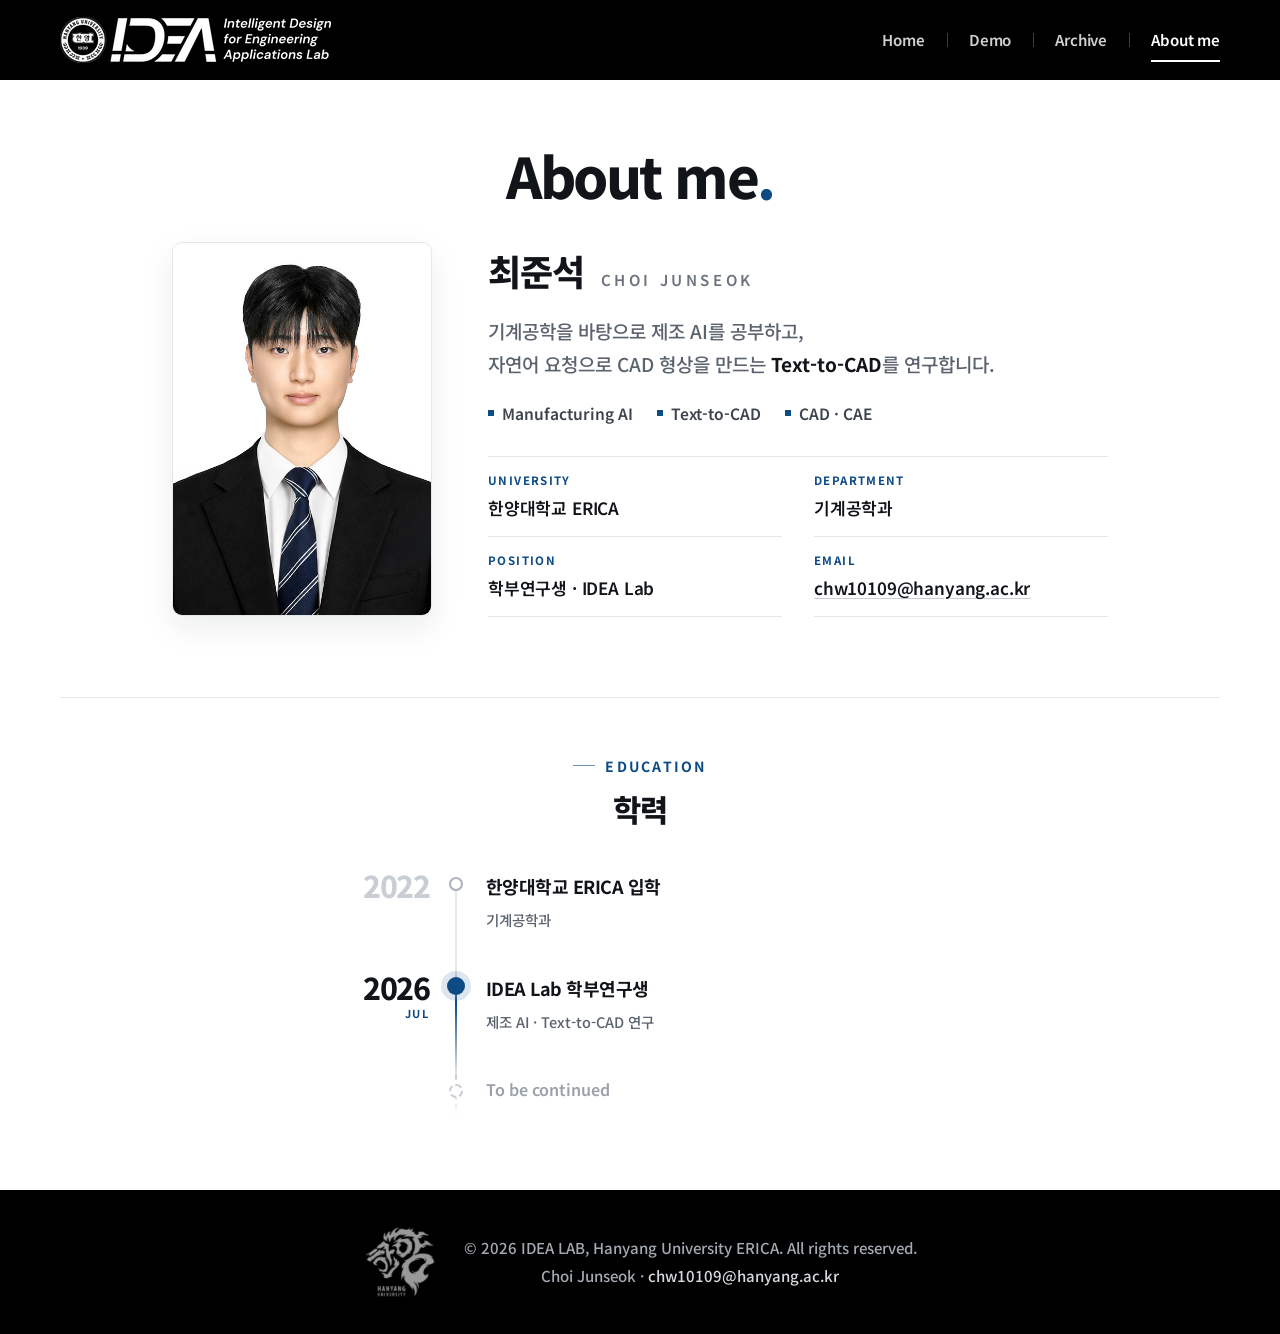
==== commit 9cf3c268: "Replace Research with Demo link, keep only the demo button on home - Nav: Research -> Demo (opens /d" ====
--- a/about/index.html
+++ b/about/index.html
@@ -17,13 +17,13 @@
   <meta name="twitter:card" content="summary_large_image">
   <meta name="twitter:image" content="https://junseokchoi-hyu.github.io/assets/images/og-idealab.png">
   <link rel="preconnect" href="https://fonts.googleapis.com"><link rel="preconnect" href="https://fonts.gstatic.com" crossorigin>
-  <link href="https://fonts.googleapis.com/css2?family=Noto+Sans+KR:wght@400;500;600;700;800&display=swap" rel="stylesheet"><link rel="stylesheet" href="/styles.css?v=20261103p"><link rel="stylesheet" href="/multipage.css?v=20261103p">
-  <link rel="stylesheet" href="/refine.css?v=20261103p">
-  <link rel="stylesheet" href="/mono.css?v=20261103p">
-  <link rel="stylesheet" href="/about.css?v=20261103p">
+  <link href="https://fonts.googleapis.com/css2?family=Noto+Sans+KR:wght@400;500;600;700;800&display=swap" rel="stylesheet"><link rel="stylesheet" href="/styles.css?v=20261104a"><link rel="stylesheet" href="/multipage.css?v=20261104a">
+  <link rel="stylesheet" href="/refine.css?v=20261104a">
+  <link rel="stylesheet" href="/mono.css?v=20261104a">
+  <link rel="stylesheet" href="/about.css?v=20261104a">
 </head>
 <body>
-  <header class="site-header"><a class="lab-brand" href="/" aria-label="홈"><img src="/assets/images/idea-lab-logo-white@1x.png" srcset="/assets/images/idea-lab-logo-white@1x.png 1x, /assets/images/idea-lab-logo-white@1.25x.png 1.25x, /assets/images/idea-lab-logo-white@1.5x.png 1.5x, /assets/images/idea-lab-logo-white@1.75x.png 1.75x, /assets/images/idea-lab-logo-white@2x.png 2x, /assets/images/idea-lab-logo-white@3x.png 3x" alt="IDEA Lab"></a><nav aria-label="주요 메뉴"><a href="/">Home</a><a href="/research/">Research</a><a href="/archive/">Archive</a><a class="active" href="/about/">About me</a></nav></header>
+  <header class="site-header"><a class="lab-brand" href="/" aria-label="홈"><img src="/assets/images/idea-lab-logo-white@1x.png" srcset="/assets/images/idea-lab-logo-white@1x.png 1x, /assets/images/idea-lab-logo-white@1.25x.png 1.25x, /assets/images/idea-lab-logo-white@1.5x.png 1.5x, /assets/images/idea-lab-logo-white@1.75x.png 1.75x, /assets/images/idea-lab-logo-white@2x.png 2x, /assets/images/idea-lab-logo-white@3x.png 3x" alt="IDEA Lab"></a><nav aria-label="주요 메뉴"><a href="/">Home</a><a href="/demo/">Demo</a><a href="/archive/">Archive</a><a class="active" href="/about/">About me</a></nav></header>
   <main class="section-shell ab">
     <header class="ab-head reveal"><h1>About me<span>.</span></h1></header>
 
@@ -52,6 +52,6 @@
     </section>
   </main>
   <footer id="contact" class="site-footer"><div class="section-shell footer-inner"><img class="footer-mark" src="/assets/images/hanyang-lion-white@1x.png" srcset="/assets/images/hanyang-lion-white@1x.png 1x, /assets/images/hanyang-lion-white@2x.png 2x" width="89" height="89" alt="한양대학교"><div class="footer-text"><p>© 2026 IDEA LAB, Hanyang University ERICA. All rights reserved.</p><p>Choi Junseok · <a href="mailto:chw10109@hanyang.ac.kr">chw10109@hanyang.ac.kr</a></p></div></div></footer>
-  <script src="/app.js?v=20261103p"></script>
+  <script src="/app.js?v=20261104a"></script>
 </body>
 </html>
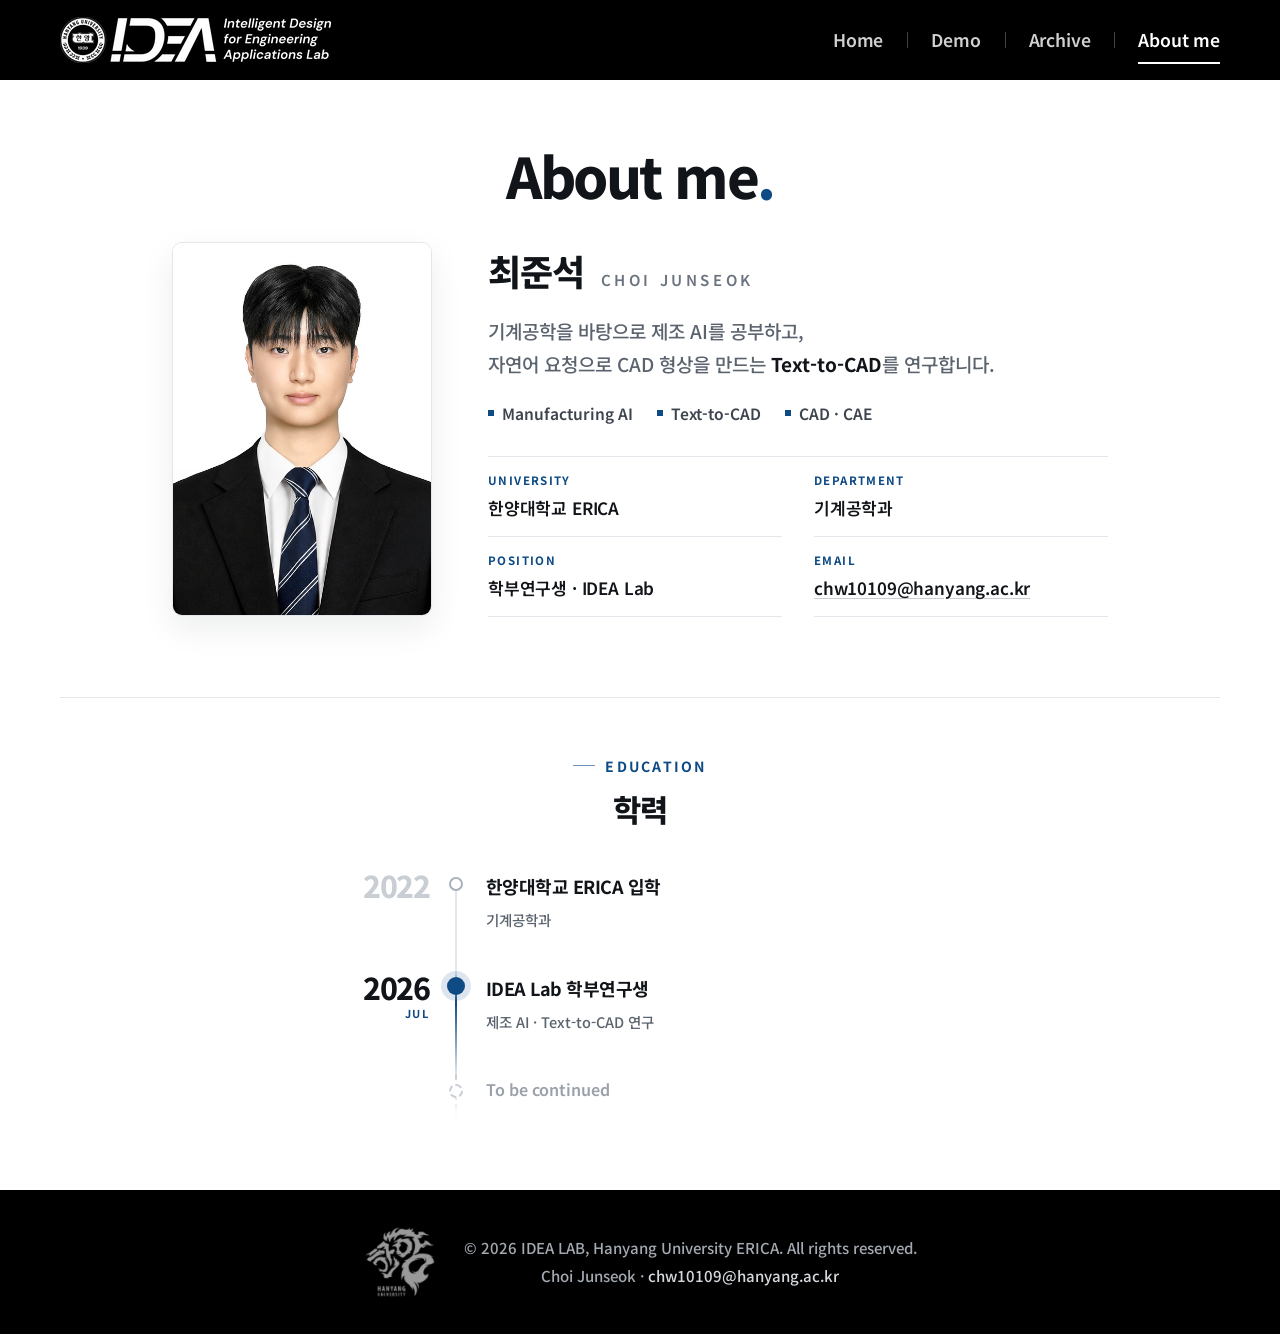
==== commit b6142e77: "Home: underlined About me link, larger menu text Co-Authored-By: Claude Opus 5.5 <noreply@anthropic." ====
--- a/about/index.html
+++ b/about/index.html
@@ -17,10 +17,10 @@
   <meta name="twitter:card" content="summary_large_image">
   <meta name="twitter:image" content="https://junseokchoi-hyu.github.io/assets/images/og-idealab.png">
   <link rel="preconnect" href="https://fonts.googleapis.com"><link rel="preconnect" href="https://fonts.gstatic.com" crossorigin>
-  <link href="https://fonts.googleapis.com/css2?family=Noto+Sans+KR:wght@400;500;600;700;800&display=swap" rel="stylesheet"><link rel="stylesheet" href="/styles.css?v=20261104a"><link rel="stylesheet" href="/multipage.css?v=20261104a">
-  <link rel="stylesheet" href="/refine.css?v=20261104a">
-  <link rel="stylesheet" href="/mono.css?v=20261104a">
-  <link rel="stylesheet" href="/about.css?v=20261104a">
+  <link href="https://fonts.googleapis.com/css2?family=Noto+Sans+KR:wght@400;500;600;700;800&display=swap" rel="stylesheet"><link rel="stylesheet" href="/styles.css?v=20261104c"><link rel="stylesheet" href="/multipage.css?v=20261104c">
+  <link rel="stylesheet" href="/refine.css?v=20261104c">
+  <link rel="stylesheet" href="/mono.css?v=20261104c">
+  <link rel="stylesheet" href="/about.css?v=20261104c">
 </head>
 <body>
   <header class="site-header"><a class="lab-brand" href="/" aria-label="홈"><img src="/assets/images/idea-lab-logo-white@1x.png" srcset="/assets/images/idea-lab-logo-white@1x.png 1x, /assets/images/idea-lab-logo-white@1.25x.png 1.25x, /assets/images/idea-lab-logo-white@1.5x.png 1.5x, /assets/images/idea-lab-logo-white@1.75x.png 1.75x, /assets/images/idea-lab-logo-white@2x.png 2x, /assets/images/idea-lab-logo-white@3x.png 3x" alt="IDEA Lab"></a><nav aria-label="주요 메뉴"><a href="/">Home</a><a href="/demo/">Demo</a><a href="/archive/">Archive</a><a class="active" href="/about/">About me</a></nav></header>
@@ -52,6 +52,6 @@
     </section>
   </main>
   <footer id="contact" class="site-footer"><div class="section-shell footer-inner"><img class="footer-mark" src="/assets/images/hanyang-lion-white@1x.png" srcset="/assets/images/hanyang-lion-white@1x.png 1x, /assets/images/hanyang-lion-white@2x.png 2x" width="89" height="89" alt="한양대학교"><div class="footer-text"><p>© 2026 IDEA LAB, Hanyang University ERICA. All rights reserved.</p><p>Choi Junseok · <a href="mailto:chw10109@hanyang.ac.kr">chw10109@hanyang.ac.kr</a></p></div></div></footer>
-  <script src="/app.js?v=20261104a"></script>
+  <script src="/app.js?v=20261104c"></script>
 </body>
 </html>
--- a/mono.css
+++ b/mono.css
@@ -285,3 +285,11 @@
 /* 구간 라벨: 너무 작지 않게 (보이고 구분되게) */
 .section-number,.eyebrow{font-size:13.5px!important;font-weight:700!important;letter-spacing:.16em!important}
 .rv-kicker,.hero-role{font-size:13px!important}
+/* 메뉴 글씨 키움 */
+@media (min-width:761px){
+  .site-header nav a{font-size:17.5px!important;padding-inline:24px!important}
+  .site-header nav a:last-child{padding-right:0!important}
+  .site-header nav a+a::before{height:16px;margin-top:-8px}
+  .site-header nav a.active::after{left:24px!important;right:24px!important}
+}
+@media (max-width:760px){.site-header nav a{font-size:15px!important}}
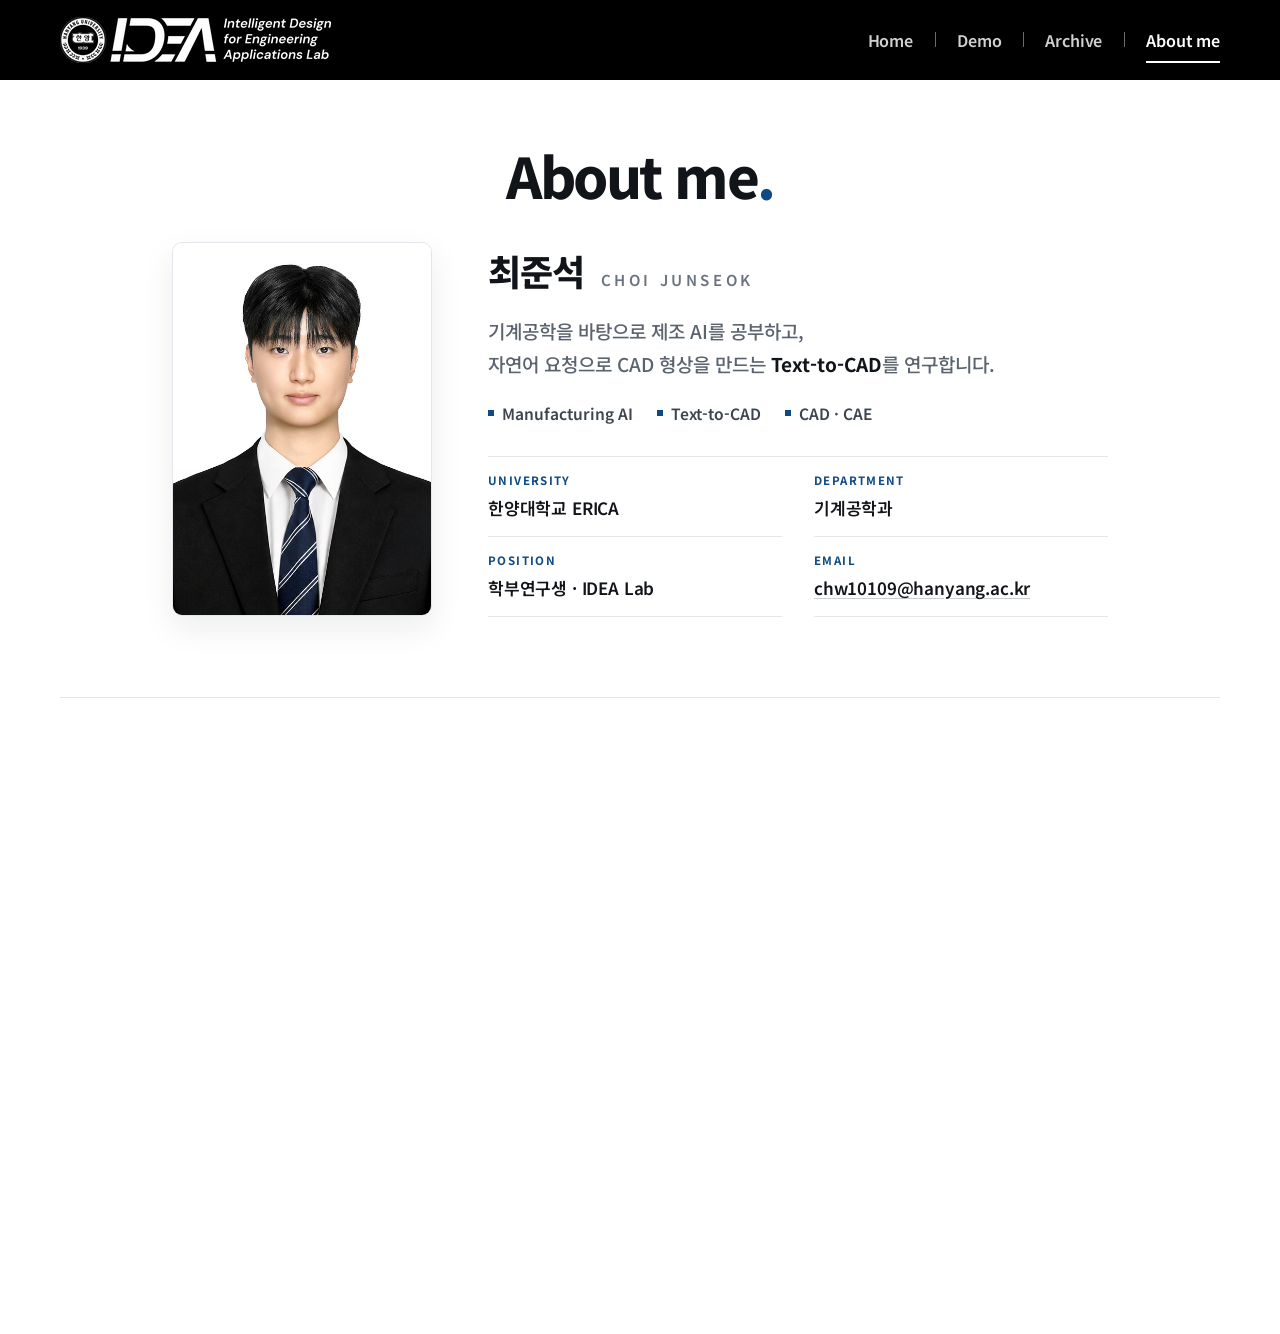
==== commit 98627bae: "Home: arrow + underline About me link, centred research block, lighter hero rendering - About me lin" ====
--- a/about/index.html
+++ b/about/index.html
@@ -17,10 +17,10 @@
   <meta name="twitter:card" content="summary_large_image">
   <meta name="twitter:image" content="https://junseokchoi-hyu.github.io/assets/images/og-idealab.png">
   <link rel="preconnect" href="https://fonts.googleapis.com"><link rel="preconnect" href="https://fonts.gstatic.com" crossorigin>
-  <link href="https://fonts.googleapis.com/css2?family=Noto+Sans+KR:wght@400;500;600;700;800&display=swap" rel="stylesheet"><link rel="stylesheet" href="/styles.css?v=20261104c"><link rel="stylesheet" href="/multipage.css?v=20261104c">
-  <link rel="stylesheet" href="/refine.css?v=20261104c">
-  <link rel="stylesheet" href="/mono.css?v=20261104c">
-  <link rel="stylesheet" href="/about.css?v=20261104c">
+  <link href="https://fonts.googleapis.com/css2?family=Noto+Sans+KR:wght@400;500;600;700;800&display=swap" rel="stylesheet"><link rel="stylesheet" href="/styles.css?v=20261104h"><link rel="stylesheet" href="/multipage.css?v=20261104h">
+  <link rel="stylesheet" href="/refine.css?v=20261104h">
+  <link rel="stylesheet" href="/mono.css?v=20261104h">
+  <link rel="stylesheet" href="/about.css?v=20261104h">
 </head>
 <body>
   <header class="site-header"><a class="lab-brand" href="/" aria-label="홈"><img src="/assets/images/idea-lab-logo-white@1x.png" srcset="/assets/images/idea-lab-logo-white@1x.png 1x, /assets/images/idea-lab-logo-white@1.25x.png 1.25x, /assets/images/idea-lab-logo-white@1.5x.png 1.5x, /assets/images/idea-lab-logo-white@1.75x.png 1.75x, /assets/images/idea-lab-logo-white@2x.png 2x, /assets/images/idea-lab-logo-white@3x.png 3x" alt="IDEA Lab"></a><nav aria-label="주요 메뉴"><a href="/">Home</a><a href="/demo/">Demo</a><a href="/archive/">Archive</a><a class="active" href="/about/">About me</a></nav></header>
@@ -52,6 +52,6 @@
     </section>
   </main>
   <footer id="contact" class="site-footer"><div class="section-shell footer-inner"><img class="footer-mark" src="/assets/images/hanyang-lion-white@1x.png" srcset="/assets/images/hanyang-lion-white@1x.png 1x, /assets/images/hanyang-lion-white@2x.png 2x" width="89" height="89" alt="한양대학교"><div class="footer-text"><p>© 2026 IDEA LAB, Hanyang University ERICA. All rights reserved.</p><p>Choi Junseok · <a href="mailto:chw10109@hanyang.ac.kr">chw10109@hanyang.ac.kr</a></p></div></div></footer>
-  <script src="/app.js?v=20261104c"></script>
+  <script src="/app.js?v=20261104h"></script>
 </body>
 </html>
--- a/mono.css
+++ b/mono.css
@@ -293,3 +293,10 @@
   .site-header nav a.active::after{left:24px!important;right:24px!important}
 }
 @media (max-width:760px){.site-header nav a{font-size:15px!important}}
+/* 스크롤 성능: 고정 배경 끄기, 화면 밖 구간은 그리기 미룸 */
+body{background-attachment:scroll!important}
+.hr,.site-footer,.ab-timeline,.archive-section{content-visibility:auto;contain-intrinsic-size:auto 600px}
+/* 메뉴 사이 세로선: 더 잘 보이게 */
+.site-header nav a+a::before{content:""!important;position:absolute;left:0;top:50%;width:1px!important;height:18px!important;margin-top:-9px!important;background:rgba(255,255,255,.42)!important;display:block!important}
+/* 메뉴 글씨 한 단계 줄임 */
+@media (min-width:761px){.site-header nav a{font-size:16px!important;padding-inline:22px!important}.site-header nav a.active::after{left:22px!important;right:22px!important}.site-header nav a+a::before{height:15px!important;margin-top:-7.5px!important}}
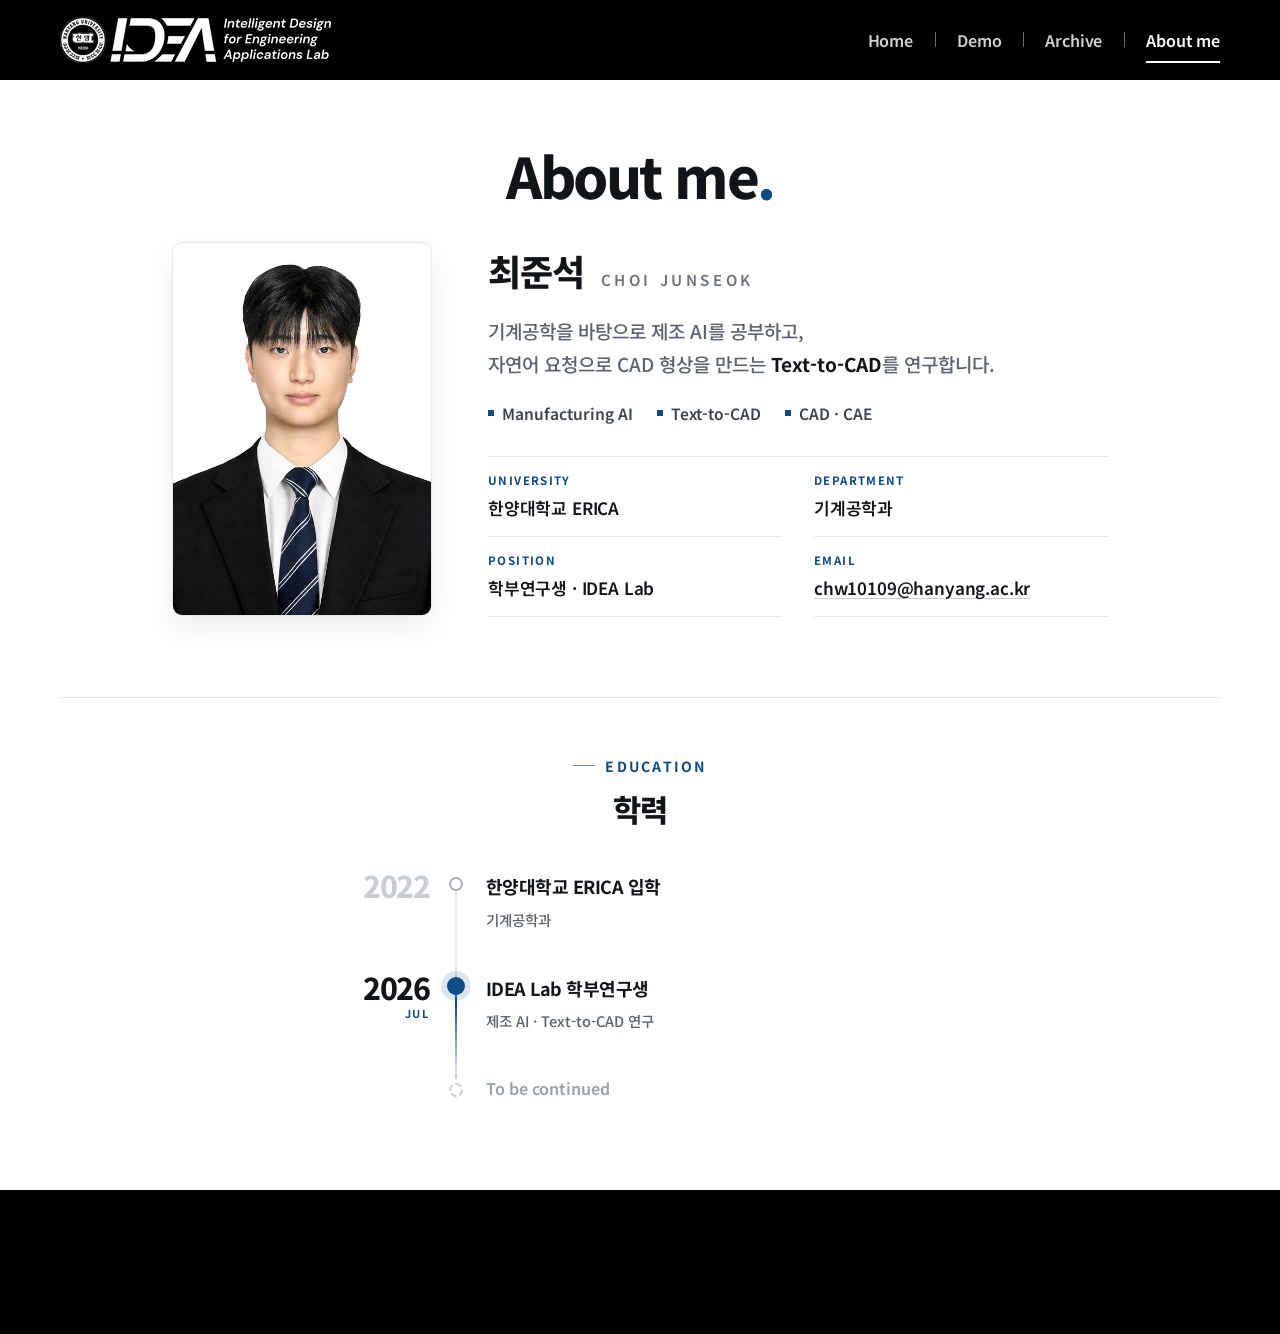
==== commit fbfaaa4d: "Home: larger hero text Co-Authored-By: Claude Opus 5.5 <noreply@anthropic.com>" ====
--- a/about/index.html
+++ b/about/index.html
@@ -17,10 +17,10 @@
   <meta name="twitter:card" content="summary_large_image">
   <meta name="twitter:image" content="https://junseokchoi-hyu.github.io/assets/images/og-idealab.png">
   <link rel="preconnect" href="https://fonts.googleapis.com"><link rel="preconnect" href="https://fonts.gstatic.com" crossorigin>
-  <link href="https://fonts.googleapis.com/css2?family=Noto+Sans+KR:wght@400;500;600;700;800&display=swap" rel="stylesheet"><link rel="stylesheet" href="/styles.css?v=20261104h"><link rel="stylesheet" href="/multipage.css?v=20261104h">
-  <link rel="stylesheet" href="/refine.css?v=20261104h">
-  <link rel="stylesheet" href="/mono.css?v=20261104h">
-  <link rel="stylesheet" href="/about.css?v=20261104h">
+  <link href="https://fonts.googleapis.com/css2?family=Noto+Sans+KR:wght@400;500;600;700;800&display=swap" rel="stylesheet"><link rel="stylesheet" href="/styles.css?v=20261109a"><link rel="stylesheet" href="/multipage.css?v=20261109a">
+  <link rel="stylesheet" href="/refine.css?v=20261109a">
+  <link rel="stylesheet" href="/mono.css?v=20261109a">
+  <link rel="stylesheet" href="/about.css?v=20261109a">
 </head>
 <body>
   <header class="site-header"><a class="lab-brand" href="/" aria-label="홈"><img src="/assets/images/idea-lab-logo-white@1x.png" srcset="/assets/images/idea-lab-logo-white@1x.png 1x, /assets/images/idea-lab-logo-white@1.25x.png 1.25x, /assets/images/idea-lab-logo-white@1.5x.png 1.5x, /assets/images/idea-lab-logo-white@1.75x.png 1.75x, /assets/images/idea-lab-logo-white@2x.png 2x, /assets/images/idea-lab-logo-white@3x.png 3x" alt="IDEA Lab"></a><nav aria-label="주요 메뉴"><a href="/">Home</a><a href="/demo/">Demo</a><a href="/archive/">Archive</a><a class="active" href="/about/">About me</a></nav></header>
@@ -52,6 +52,6 @@
     </section>
   </main>
   <footer id="contact" class="site-footer"><div class="section-shell footer-inner"><img class="footer-mark" src="/assets/images/hanyang-lion-white@1x.png" srcset="/assets/images/hanyang-lion-white@1x.png 1x, /assets/images/hanyang-lion-white@2x.png 2x" width="89" height="89" alt="한양대학교"><div class="footer-text"><p>© 2026 IDEA LAB, Hanyang University ERICA. All rights reserved.</p><p>Choi Junseok · <a href="mailto:chw10109@hanyang.ac.kr">chw10109@hanyang.ac.kr</a></p></div></div></footer>
-  <script src="/app.js?v=20261104h"></script>
+  <script src="/app.js?v=20261109a"></script>
 </body>
 </html>
